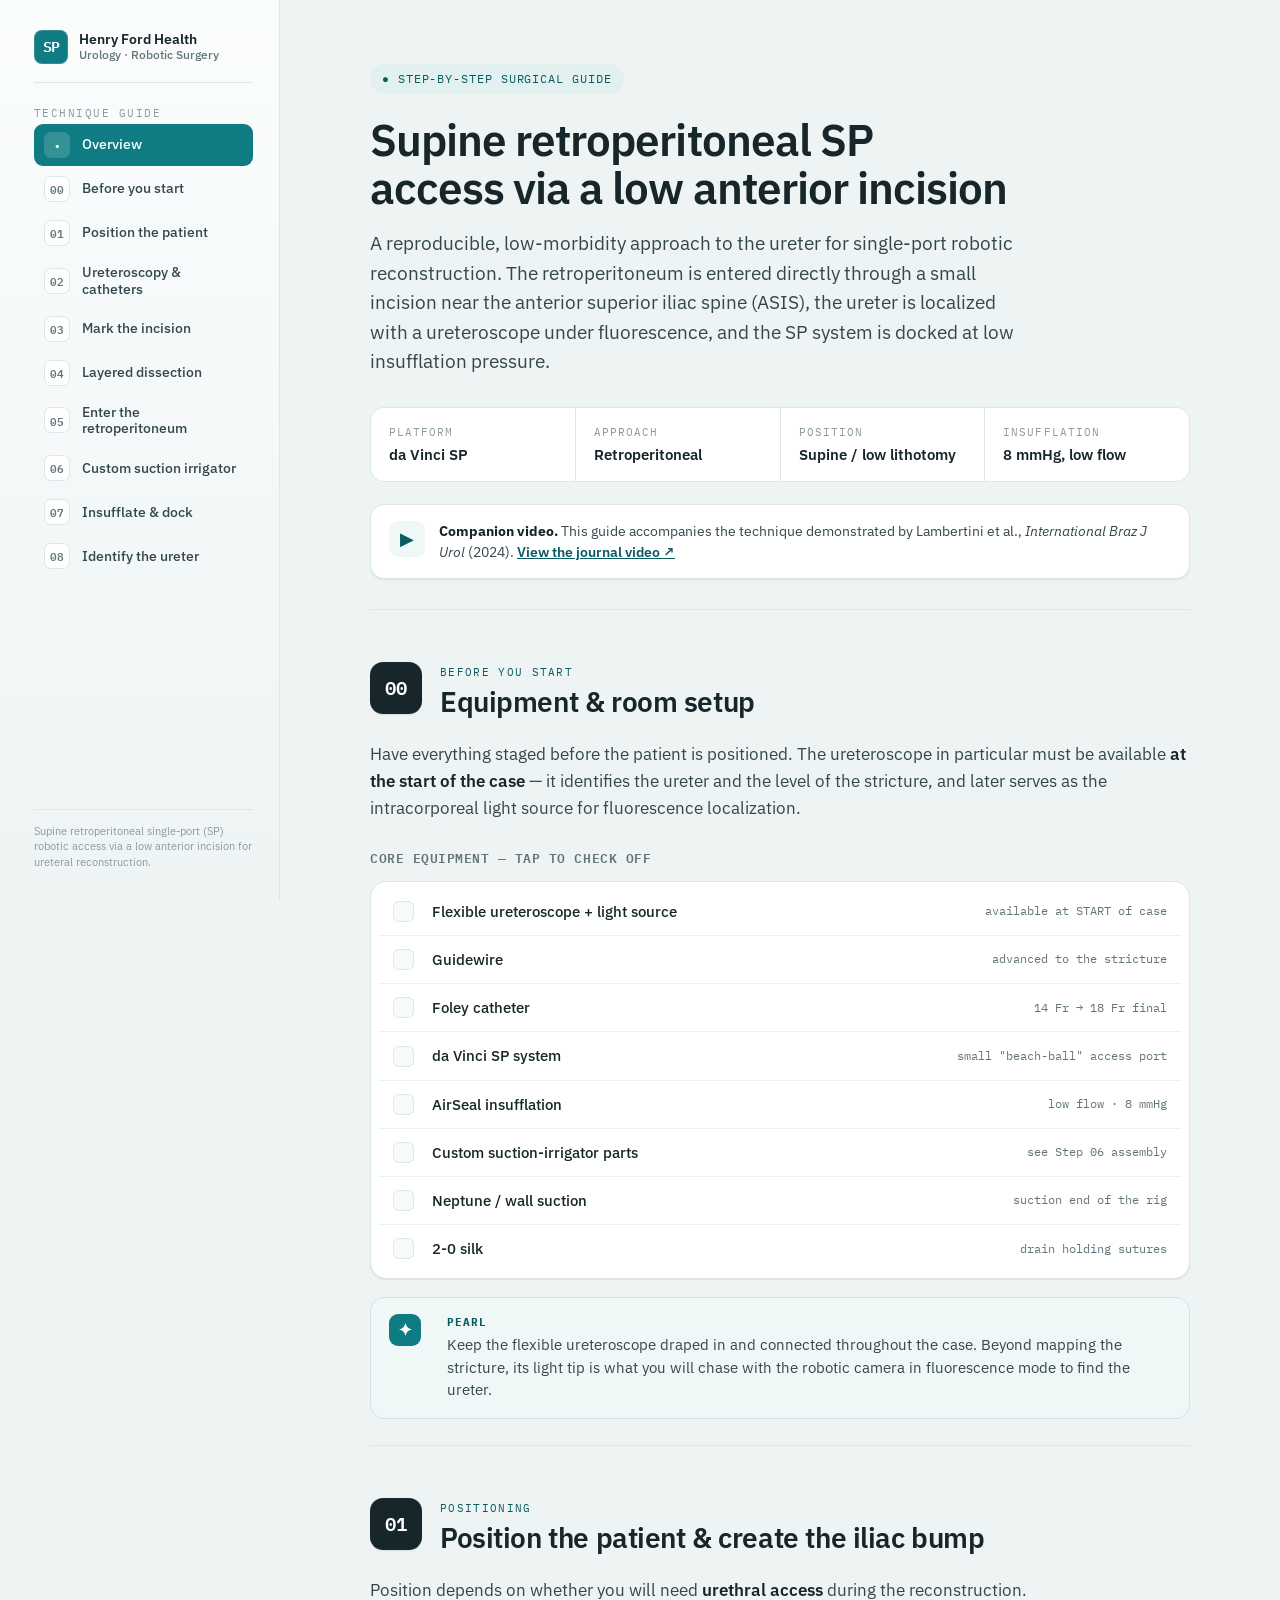
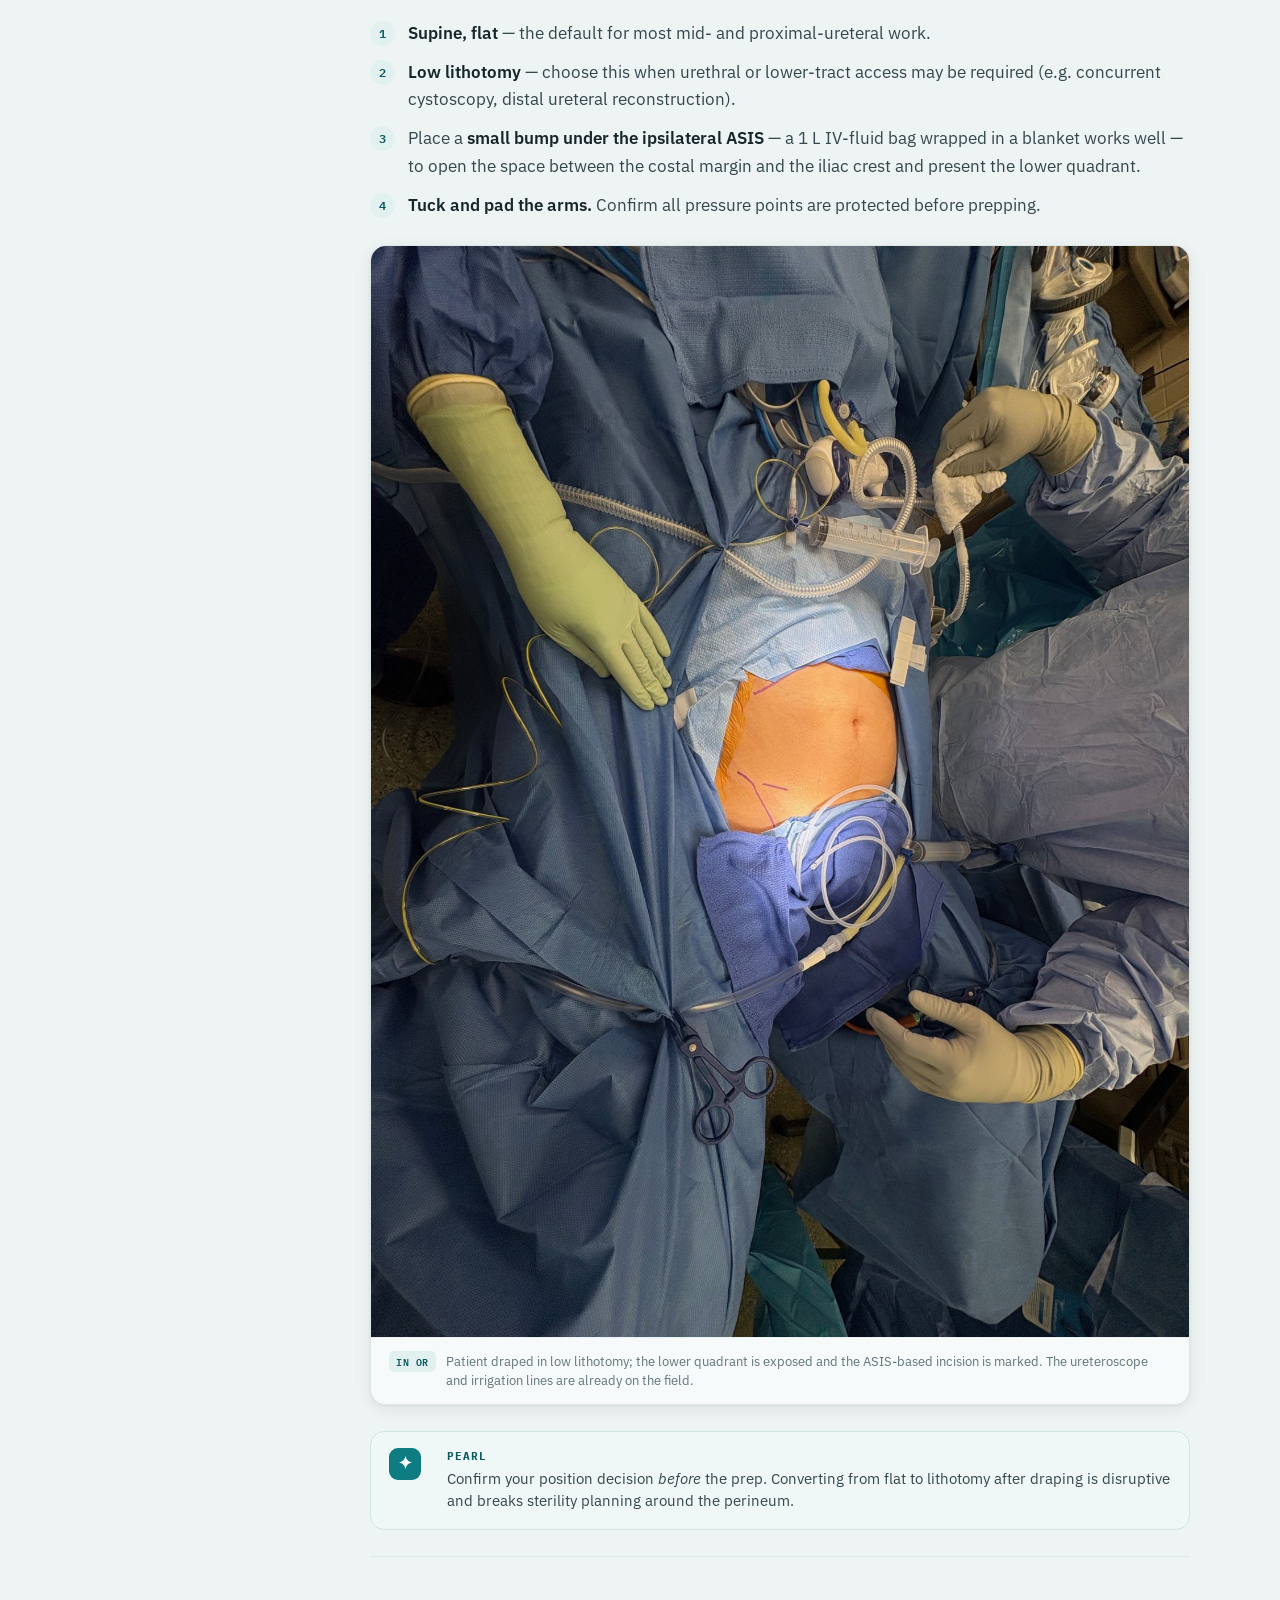
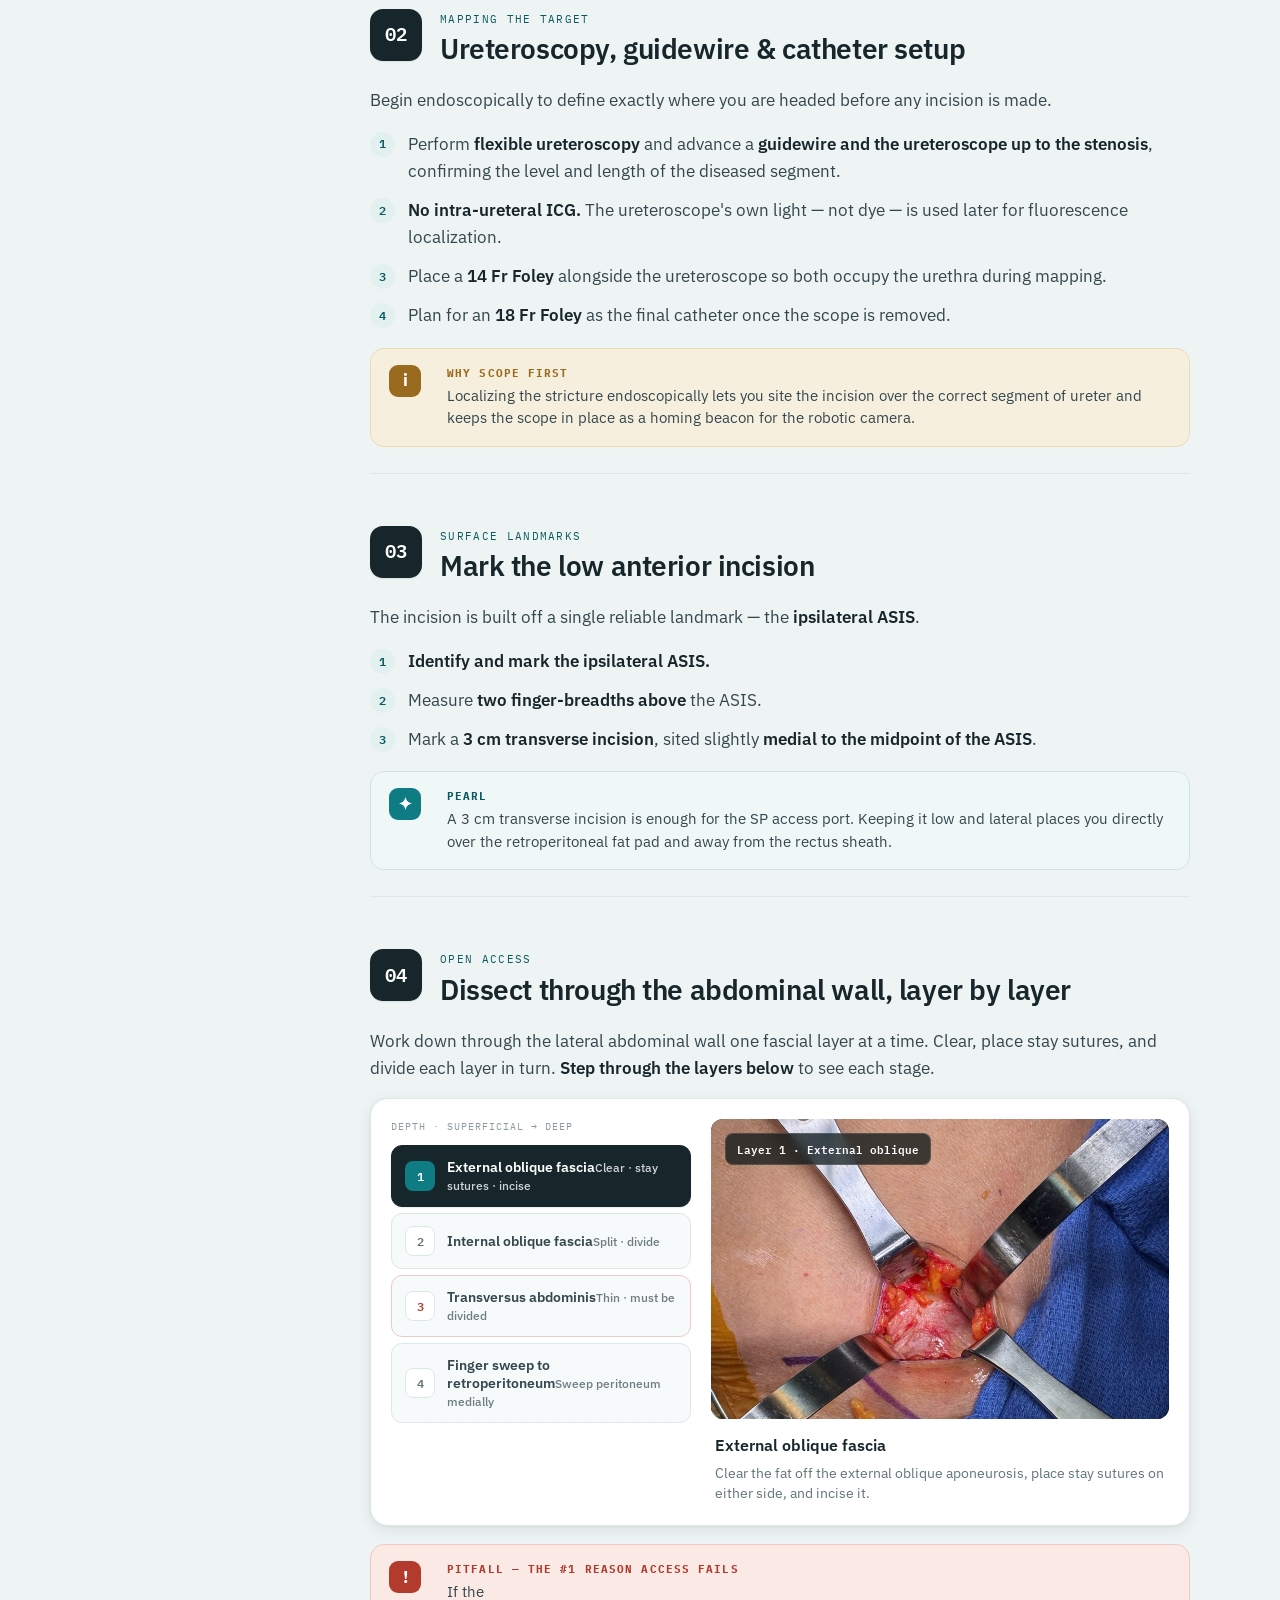
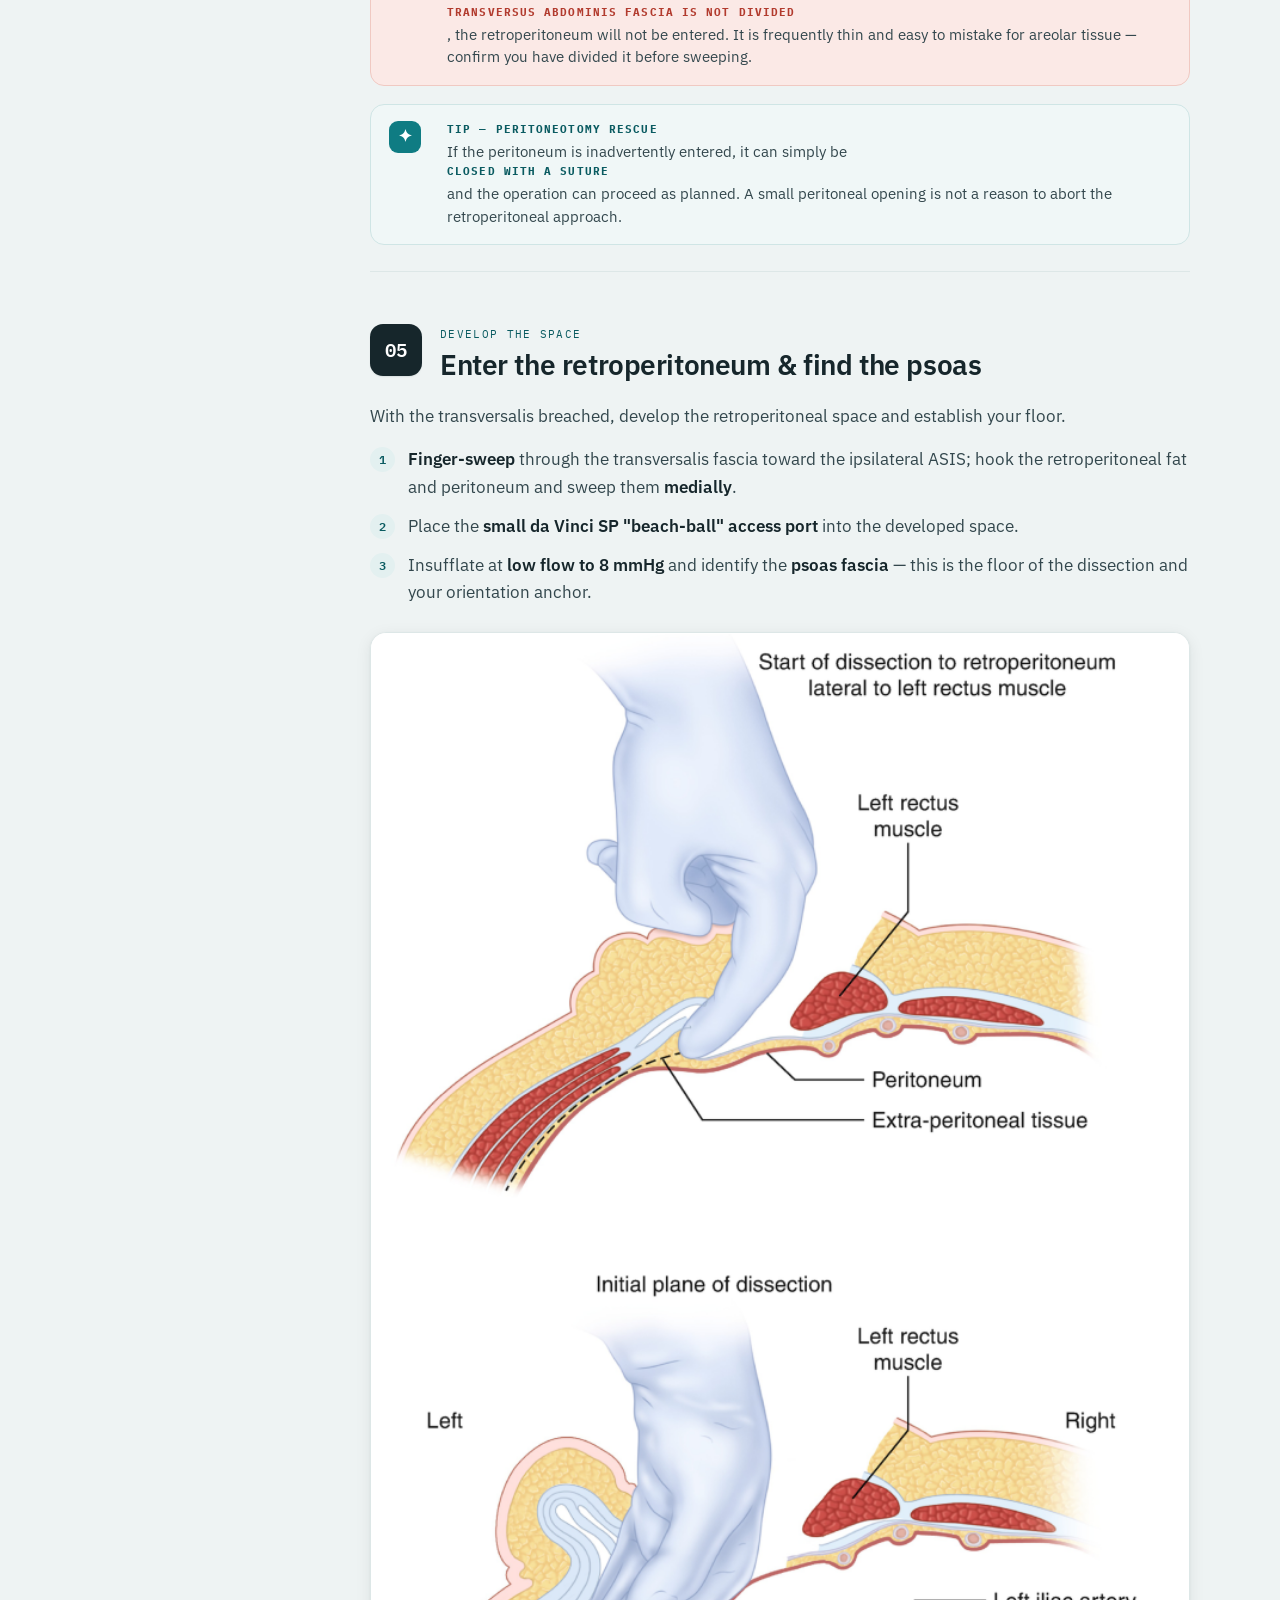
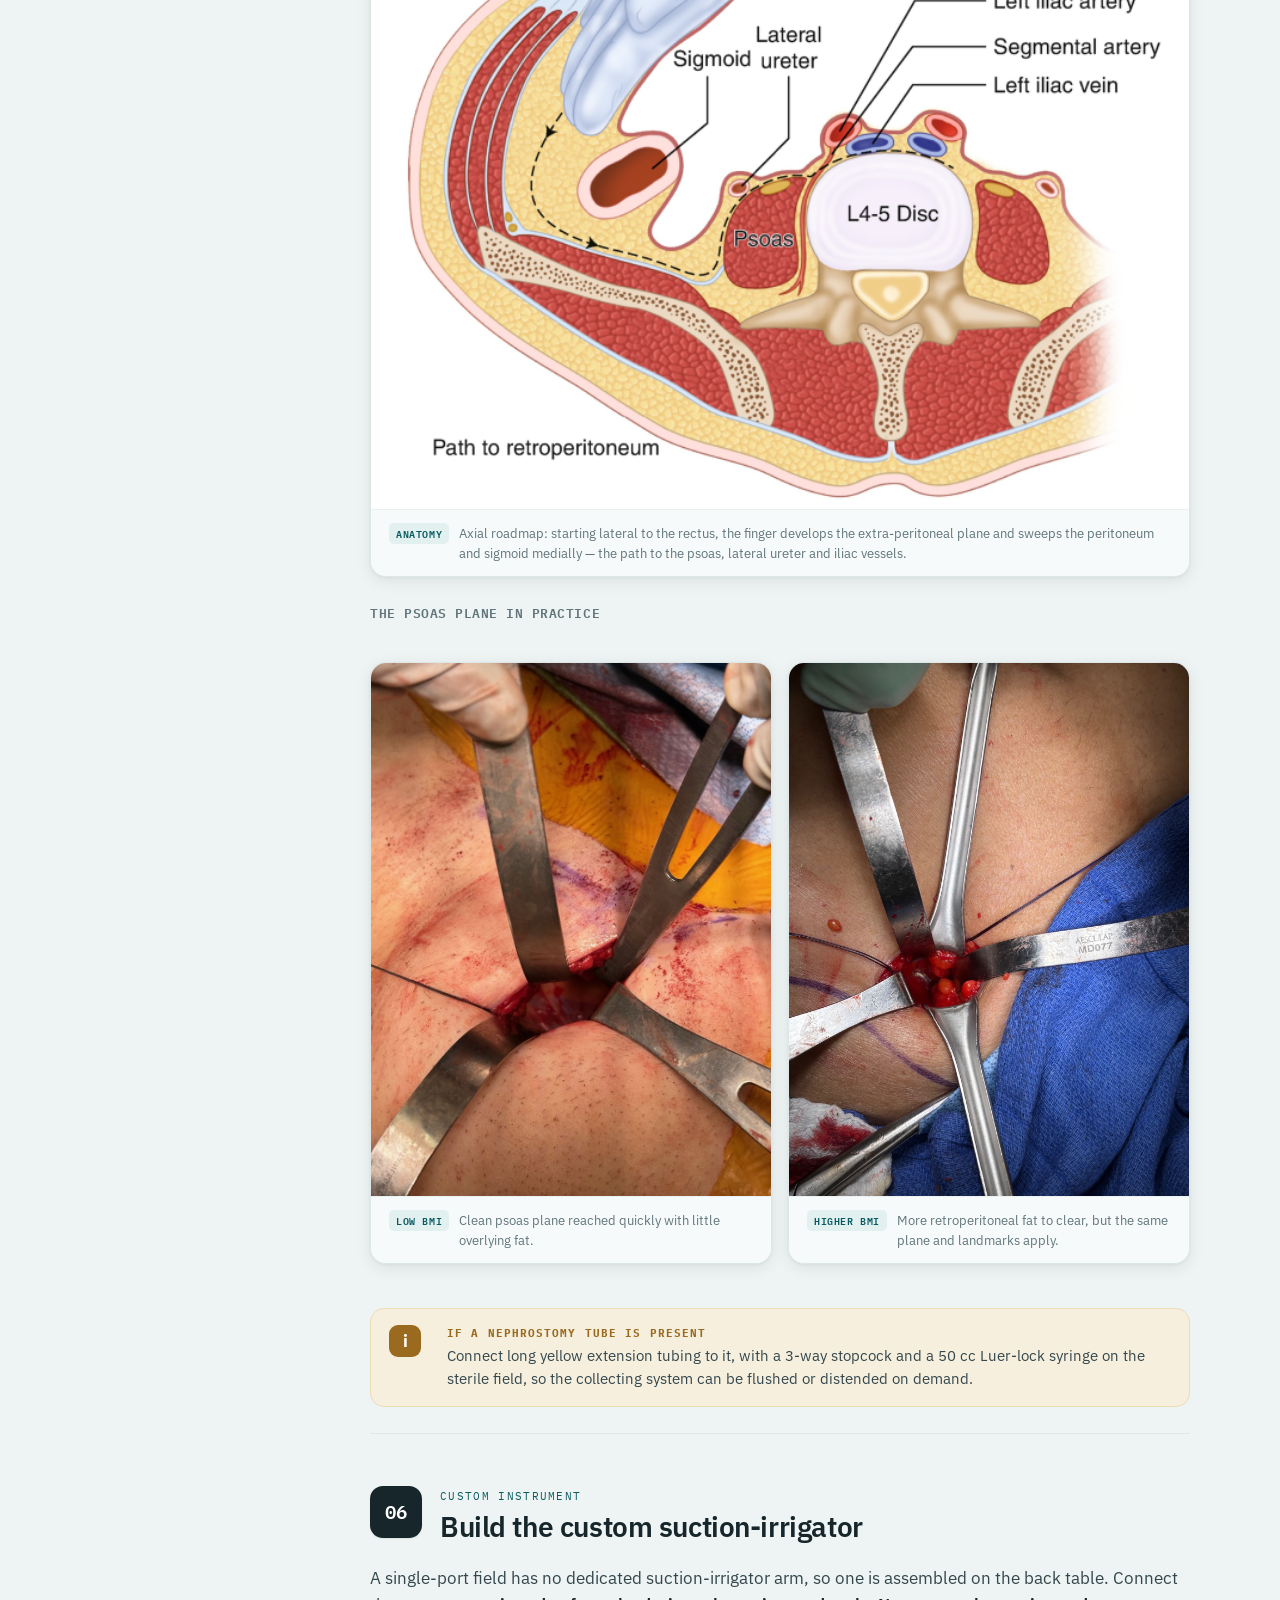
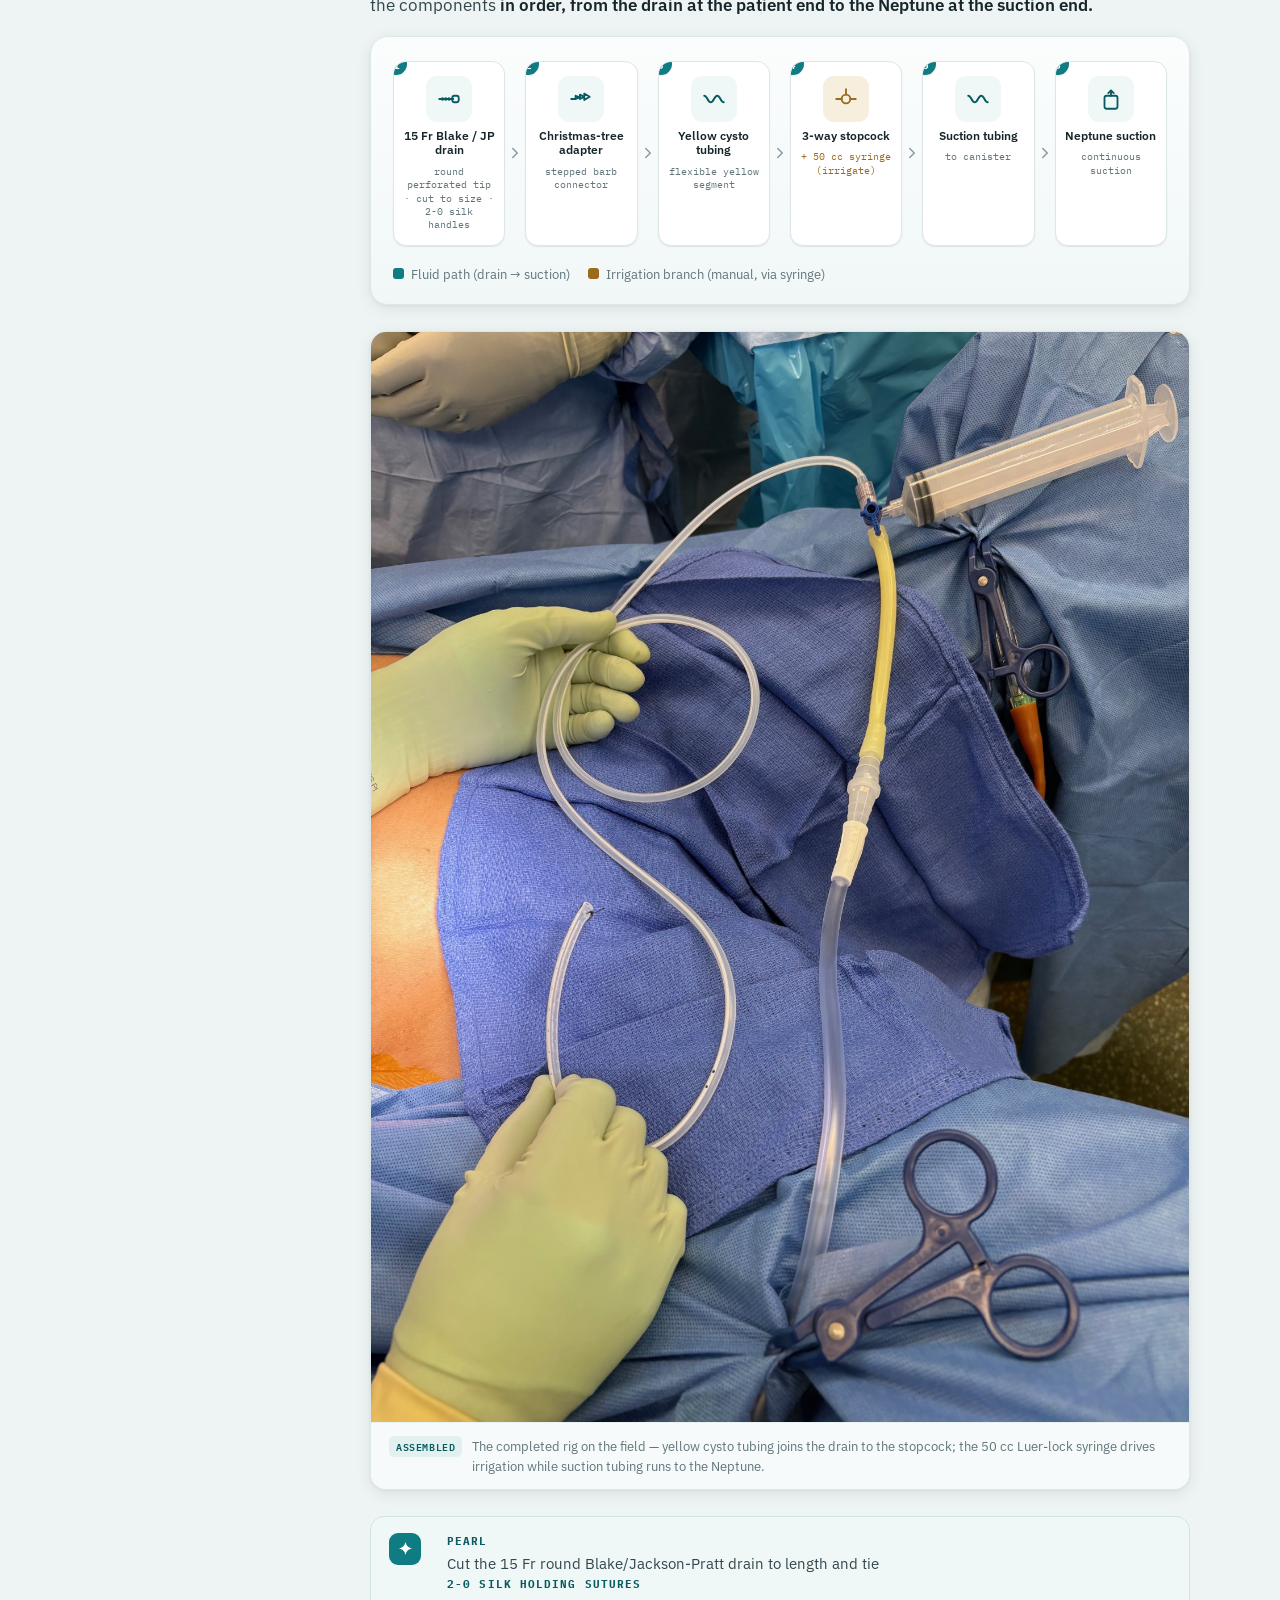
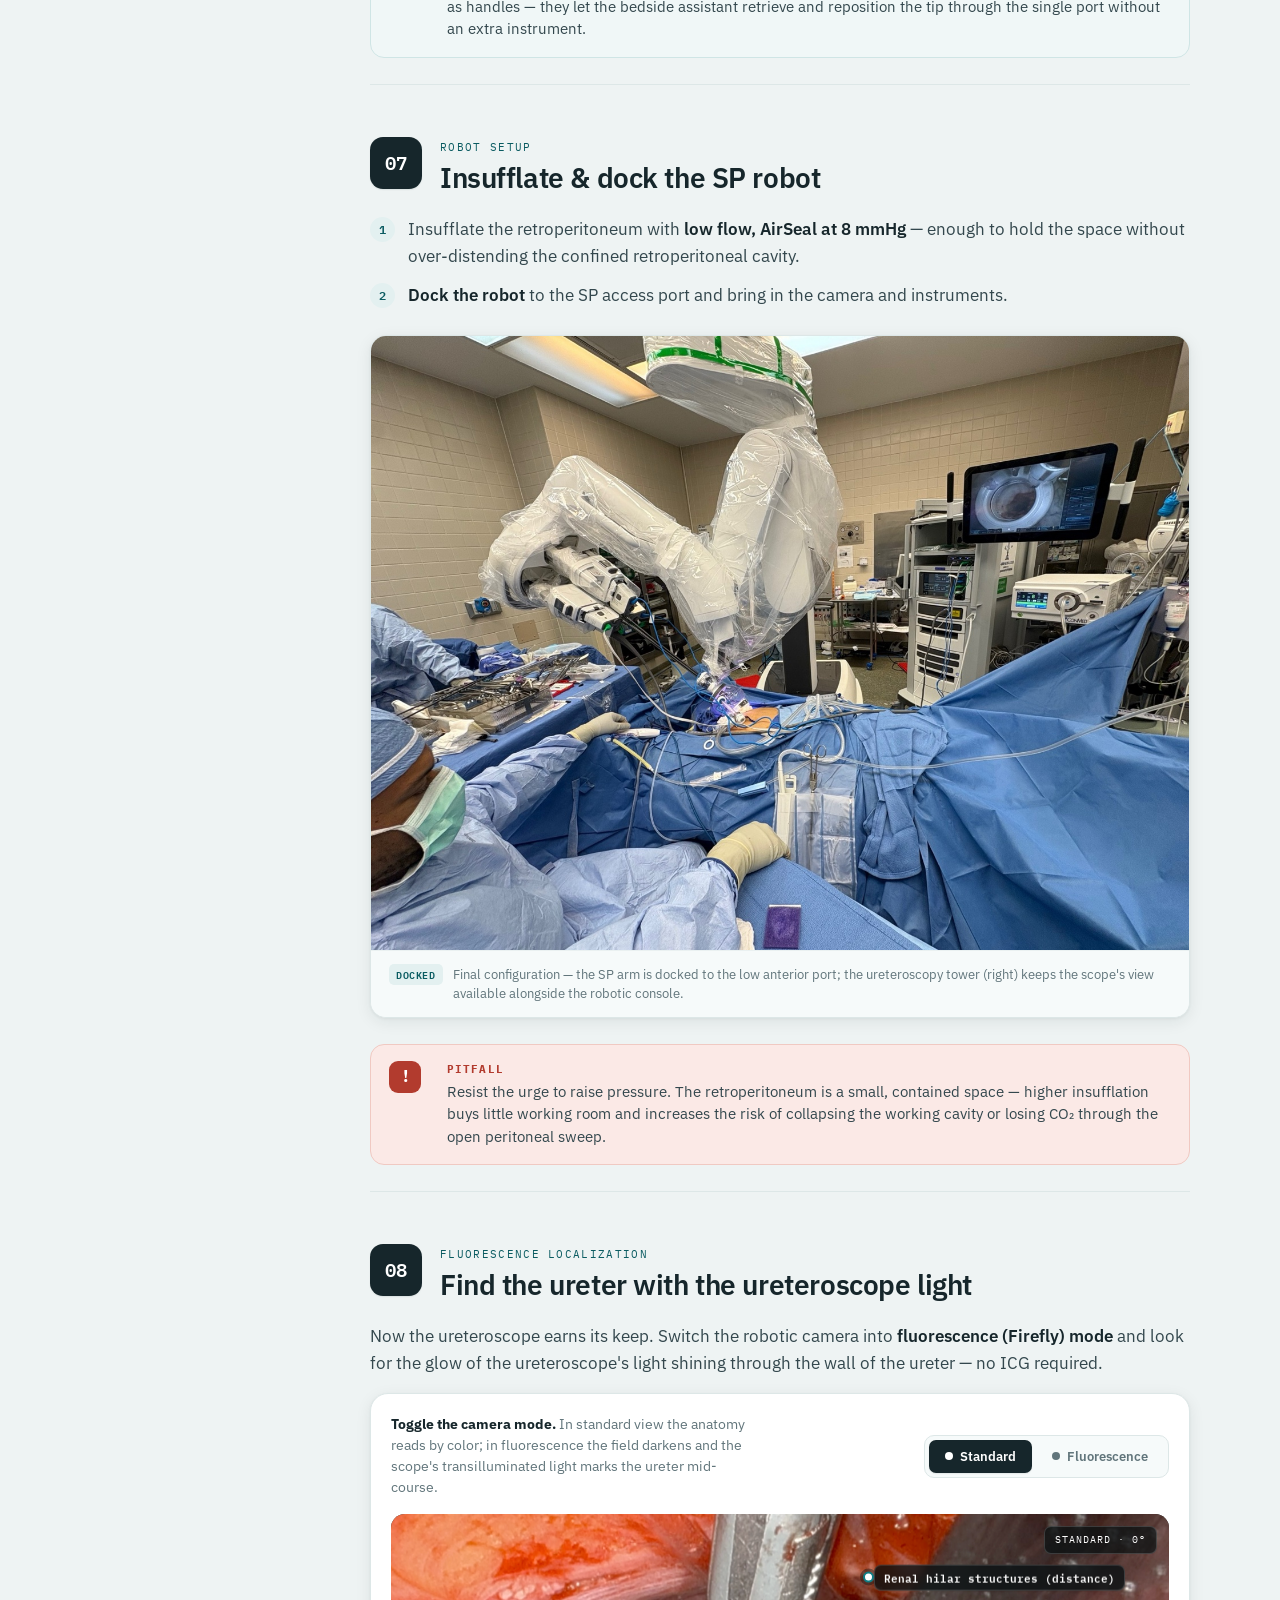
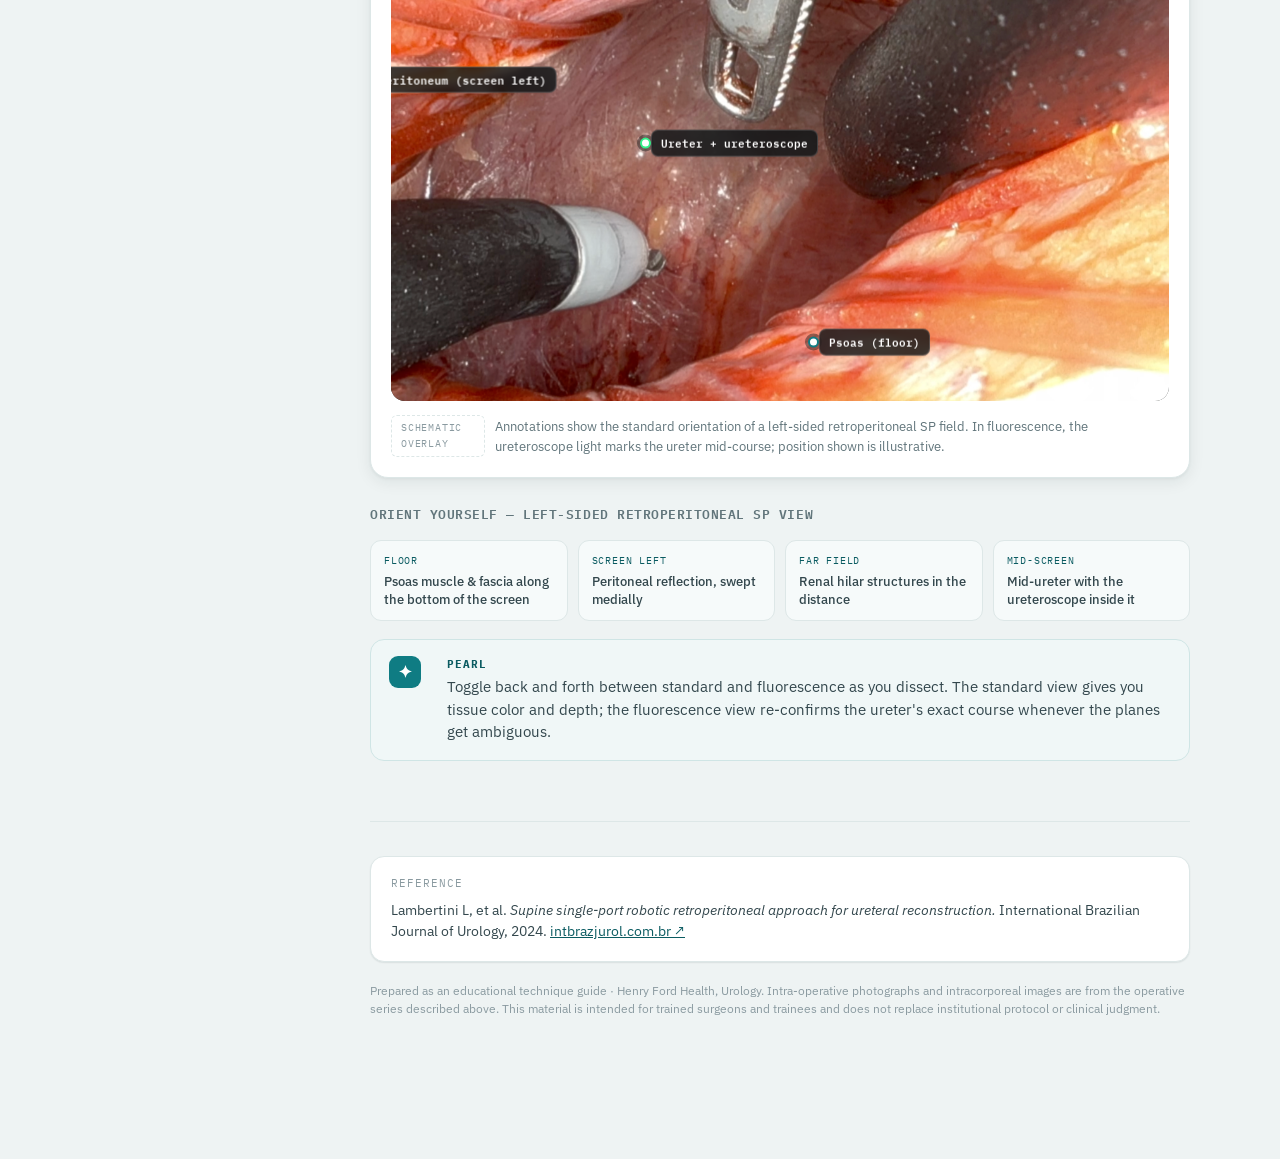
==== spretro/index.html @ 169b6a71 "Add files via upload" ====
<!DOCTYPE html>
<html lang="en">
<head>
<meta charset="UTF-8">
<meta name="viewport" content="width=device-width, initial-scale=1.0">
<title>SP Retroperitoneal Access for Ureteral Reconstruction — Surgical Guide</title>
<link rel="preconnect" href="https://fonts.googleapis.com">
<link rel="preconnect" href="https://fonts.gstatic.com" crossorigin>
<link href="https://fonts.googleapis.com/css2?family=IBM+Plex+Sans:wght@400;500;600;700&family=IBM+Plex+Mono:wght@400;500;600&display=swap" rel="stylesheet">
<link rel="stylesheet" href="styles.css">
</head>
<body>
<div class="progress" id="progress"></div>

<!-- mobile top bar -->
<header class="topbar">
  <div class="rail-mark">SP</div>
  <div class="tb-title">Retroperitoneal SP Access<small>Surgical technique guide</small></div>
  <select id="navSelect" aria-label="Jump to step"></select>
</header>

<div class="shell">

  <!-- ===================== STEP RAIL ===================== -->
  <nav class="rail" aria-label="Steps">
    <div class="rail-brand">
      <div class="rail-mark">SP</div>
      <div class="org">Henry Ford Health<small>Urology · Robotic Surgery</small></div>
    </div>
    <div>
      <div class="rail-eyebrow">Technique guide</div>
      <ol class="steplist" id="steplist"></ol>
    </div>
    <div class="rail-foot">
      Supine retroperitoneal single-port (SP) robotic access via a low anterior incision for ureteral reconstruction.
    </div>
  </nav>

  <!-- ===================== MAIN ===================== -->
  <main class="main">
  <div class="wrap">

    <!-- ===== HERO ===== -->
    <section class="hero" id="overview" data-step="Overview">
      <span class="hero-tag">● Step-by-step surgical guide</span>
      <h1>Supine retroperitoneal SP access via a low anterior incision</h1>
      <p class="lede">A reproducible, low-morbidity approach to the ureter for single-port robotic reconstruction. The retroperitoneum is entered directly through a small incision near the anterior superior iliac spine (ASIS), the ureter is localized with a ureteroscope under fluorescence, and the SP system is docked at low insufflation pressure.</p>

      <div class="meta-grid">
        <div class="cell"><div class="k">Platform</div><div class="v">da Vinci SP</div></div>
        <div class="cell"><div class="k">Approach</div><div class="v">Retroperitoneal</div></div>
        <div class="cell"><div class="k">Position</div><div class="v">Supine / low lithotomy</div></div>
        <div class="cell"><div class="k">Insufflation</div><div class="v">8 mmHg, low flow</div></div>
      </div>

      <div class="refbar">
        <div class="ic">▶</div>
        <div class="txt">
          <b>Companion video.</b> This guide accompanies the technique demonstrated by
          Lambertini et&nbsp;al., <i>International Braz J Urol</i> (2024).
          <a href="https://intbrazjurol.com.br/video-section/20240400_Lambertini_et_al/" target="_blank" rel="noopener">View the journal video&nbsp;↗</a>
        </div>
      </div>
    </section>

    <!-- ===== BEFORE YOU START / EQUIPMENT ===== -->
    <section class="step" id="prep" data-step="Before you start" data-num="00">
      <div class="step-head">
        <div class="step-num">00</div>
        <div class="h">
          <div class="step-kicker">Before you start</div>
          <h2>Equipment &amp; room setup</h2>
        </div>
      </div>
      <div class="step-body">
        <p>Have everything staged before the patient is positioned. The ureteroscope in particular must be available <strong>at the start of the case</strong> — it identifies the ureter and the level of the stricture, and later serves as the intracorporeal light source for fluorescence localization.</p>

        <div class="sub">Core equipment — tap to check off</div>
        <div class="checklist" id="equipList"></div>

        <div class="callout pearl">
          <div class="ic">✦</div>
          <div class="ct"><b>Pearl</b>Keep the flexible ureteroscope draped in and connected throughout the case. Beyond mapping the stricture, its light tip is what you will chase with the robotic camera in fluorescence mode to find the ureter.</div>
        </div>
      </div>
    </section>

    <!-- ===== STEP 1 — POSITIONING ===== -->
    <section class="step" id="s1" data-step="Position the patient" data-num="01">
      <div class="step-head">
        <div class="step-num">01</div>
        <div class="h">
          <div class="step-kicker">Positioning</div>
          <h2>Position the patient &amp; create the iliac bump</h2>
        </div>
      </div>
      <div class="step-body">
        <p>Position depends on whether you will need <strong>urethral access</strong> during the reconstruction.</p>
        <ul class="detail-list">
          <li><b>Supine, flat</b> — the default for most mid- and proximal-ureteral work.</li>
          <li><b>Low lithotomy</b> — choose this when urethral or lower-tract access may be required (e.g. concurrent cystoscopy, distal ureteral reconstruction).</li>
          <li>Place a <b>small bump under the ipsilateral ASIS</b> — a 1&nbsp;L IV-fluid bag wrapped in a blanket works well — to open the space between the costal margin and the iliac crest and present the lower quadrant.</li>
          <li><b>Tuck and pad the arms.</b> Confirm all pressure points are protected before prepping.</li>
        </ul>

        <figure>
          <div class="fig">
            <img src="assets/positioning-marking.jpeg" alt="Patient draped supine / low lithotomy with the lower abdomen exposed and the incision marked near the ASIS">
            <div class="cap"><span class="tag">In&nbsp;OR</span>Patient draped in low lithotomy; the lower quadrant is exposed and the ASIS-based incision is marked. The ureteroscope and irrigation lines are already on the field.</div>
          </div>
        </figure>

        <div class="callout pearl">
          <div class="ic">✦</div>
          <div class="ct"><b>Pearl</b>Confirm your position decision <i>before</i> the prep. Converting from flat to lithotomy after draping is disruptive and breaks sterility planning around the perineum.</div>
        </div>
      </div>
    </section>

    <!-- ===== STEP 2 — URETEROSCOPY ===== -->
    <section class="step" id="s2" data-step="Ureteroscopy &amp; catheters" data-num="02">
      <div class="step-head">
        <div class="step-num">02</div>
        <div class="h">
          <div class="step-kicker">Mapping the target</div>
          <h2>Ureteroscopy, guidewire &amp; catheter setup</h2>
        </div>
      </div>
      <div class="step-body">
        <p>Begin endoscopically to define exactly where you are headed before any incision is made.</p>
        <ul class="detail-list">
          <li>Perform <b>flexible ureteroscopy</b> and advance a <b>guidewire and the ureteroscope up to the stenosis</b>, confirming the level and length of the diseased segment.</li>
          <li><b>No intra-ureteral ICG.</b> The ureteroscope's own light — not dye — is used later for fluorescence localization.</li>
          <li>Place a <b>14 Fr Foley</b> alongside the ureteroscope so both occupy the urethra during mapping.</li>
          <li>Plan for an <b>18 Fr Foley</b> as the final catheter once the scope is removed.</li>
        </ul>

        <div class="callout note">
          <div class="ic">i</div>
          <div class="ct"><b>Why scope first</b>Localizing the stricture endoscopically lets you site the incision over the correct segment of ureter and keeps the scope in place as a homing beacon for the robotic camera.</div>
        </div>
      </div>
    </section>

    <!-- ===== STEP 3 — MARK INCISION ===== -->
    <section class="step" id="s3" data-step="Mark the incision" data-num="03">
      <div class="step-head">
        <div class="step-num">03</div>
        <div class="h">
          <div class="step-kicker">Surface landmarks</div>
          <h2>Mark the low anterior incision</h2>
        </div>
      </div>
      <div class="step-body">
        <p>The incision is built off a single reliable landmark — the <strong>ipsilateral ASIS</strong>.</p>
        <ul class="detail-list">
          <li><b>Identify and mark the ipsilateral ASIS.</b></li>
          <li>Measure <b>two finger-breadths above</b> the ASIS.</li>
          <li>Mark a <b>3 cm transverse incision</b>, sited slightly <b>medial to the midpoint of the ASIS</b>.</li>
        </ul>
        <div class="callout pearl">
          <div class="ic">✦</div>
          <div class="ct"><b>Pearl</b>A 3&nbsp;cm transverse incision is enough for the SP access port. Keeping it low and lateral places you directly over the retroperitoneal fat pad and away from the rectus sheath.</div>
        </div>
      </div>
    </section>

    <!-- ===== STEP 4 — LAYERED DISSECTION ===== -->
    <section class="step" id="s4" data-step="Layered dissection" data-num="04">
      <div class="step-head">
        <div class="step-num">04</div>
        <div class="h">
          <div class="step-kicker">Open access</div>
          <h2>Dissect through the abdominal wall, layer by layer</h2>
        </div>
      </div>
      <div class="step-body">
        <p>Work down through the lateral abdominal wall one fascial layer at a time. Clear, place stay sutures, and divide each layer in turn. <strong>Step through the layers below</strong> to see each stage.</p>

        <div class="layers">
          <div class="layer-stack">
            <div class="lhint">Depth · superficial → deep</div>
            <button class="layer-btn active" data-img="0"
              data-title="External oblique fascia"
              data-desc="Clear the fat off the external oblique aponeurosis, place stay sutures on either side, and incise it.">
              <span class="depth">1</span>
              <span><span class="lname">External oblique fascia</span><span class="lsub">Clear · stay sutures · incise</span></span>
            </button>
            <button class="layer-btn" data-img="1"
              data-title="Internal oblique fascia"
              data-desc="Beneath it lies the internal oblique. Spread its fibers and divide to expose the next layer.">
              <span class="depth">2</span>
              <span><span class="lname">Internal oblique fascia</span><span class="lsub">Split · divide</span></span>
            </button>
            <button class="layer-btn crux" data-img="2"
              data-title="Transversus abdominis fascia"
              data-desc="Often thin and not well developed — but it MUST be divided. This is the layer that stands between you and the retroperitoneum."
              data-crux="This layer must be divided to enter the retroperitoneum.">
              <span class="depth">3</span>
              <span><span class="lname">Transversus abdominis</span><span class="lsub">Thin · must be divided</span></span>
            </button>
            <button class="layer-btn" data-img="3"
              data-title="Transversalis fascia → retroperitoneum"
              data-desc="Finger-sweep through the transversalis toward the ipsilateral ASIS. Hook the retroperitoneal fat and peritoneum and sweep them medially to develop the space.">
              <span class="depth">4</span>
              <span><span class="lname">Finger sweep to retroperitoneum</span><span class="lsub">Sweep peritoneum medially</span></span>
            </button>
          </div>

          <div class="layer-view">
            <div class="layer-figwrap">
              <span class="layer-badge" id="layerBadge">Layer 1 · External oblique</span>
              <img src="assets/external-oblique.jpeg" class="show" alt="External oblique fascia exposed between retractors">
              <img src="assets/internal-oblique.jpeg" alt="Internal oblique fascia with stay sutures">
              <img src="assets/transversus-abdominis.jpeg" alt="Transversus abdominis fascia being divided">
              <img src="assets/cartoon-cross-section.png" alt="Cross-sectional cartoon of the finger sweep into the retroperitoneum">
            </div>
            <div class="layer-cap">
              <h4 id="layerTitle">External oblique fascia</h4>
              <p id="layerDesc">Clear the fat off the external oblique aponeurosis, place stay sutures on either side, and incise it.</p>
            </div>
          </div>
        </div>

        <div class="callout pitfall">
          <div class="ic">!</div>
          <div class="ct"><b>Pitfall — the #1 reason access fails</b>If the <b>transversus abdominis fascia is not divided</b>, the retroperitoneum will not be entered. It is frequently thin and easy to mistake for areolar tissue — confirm you have divided it before sweeping.</div>
        </div>

        <div class="callout pearl">
          <div class="ic">✦</div>
          <div class="ct"><b>Tip — peritoneotomy rescue</b>If the peritoneum is inadvertently entered, it can simply be <b>closed with a suture</b> and the operation can proceed as planned. A small peritoneal opening is not a reason to abort the retroperitoneal approach.</div>
        </div>
      </div>
    </section>

    <!-- ===== STEP 5 — ENTER RETROPERITONEUM ===== -->
    <section class="step" id="s5" data-step="Enter the retroperitoneum" data-num="05">
      <div class="step-head">
        <div class="step-num">05</div>
        <div class="h">
          <div class="step-kicker">Develop the space</div>
          <h2>Enter the retroperitoneum &amp; find the psoas</h2>
        </div>
      </div>
      <div class="step-body">
        <p>With the transversalis breached, develop the retroperitoneal space and establish your floor.</p>
        <ul class="detail-list">
          <li><b>Finger-sweep</b> through the transversalis fascia toward the ipsilateral ASIS; hook the retroperitoneal fat and peritoneum and sweep them <b>medially</b>.</li>
          <li>Place the <b>small da Vinci SP "beach-ball" access port</b> into the developed space.</li>
          <li>Insufflate at <b>low flow to 8 mmHg</b> and identify the <b>psoas fascia</b> — this is the floor of the dissection and your orientation anchor.</li>
        </ul>

        <figure>
          <div class="fig">
            <img src="assets/cartoon-cross-section.png" alt="Cross-sectional anatomic cartoon showing the plane of dissection lateral to the rectus, sweeping the peritoneum medially toward the psoas, ureter and iliac vessels">
            <div class="cap"><span class="tag">Anatomy</span>Axial roadmap: starting lateral to the rectus, the finger develops the extra-peritoneal plane and sweeps the peritoneum and sigmoid medially — the path to the psoas, lateral ureter and iliac vessels.</div>
          </div>
        </figure>

        <div class="sub">The psoas plane in practice</div>
        <div class="fig-row">
          <figure>
            <div class="fig">
              <img src="assets/psoas-low-bmi.jpeg" alt="Psoas plane exposed in a lower-BMI patient">
              <div class="cap"><span class="tag">Low BMI</span>Clean psoas plane reached quickly with little overlying fat.</div>
            </div>
          </figure>
          <figure>
            <div class="fig">
              <img src="assets/psoas-high-bmi.jpeg" alt="Psoas plane exposed in a higher-BMI patient with more retroperitoneal fat">
              <div class="cap"><span class="tag">Higher BMI</span>More retroperitoneal fat to clear, but the same plane and landmarks apply.</div>
            </div>
          </figure>
        </div>

        <div class="callout note">
          <div class="ic">i</div>
          <div class="ct"><b>If a nephrostomy tube is present</b>Connect long yellow extension tubing to it, with a 3-way stopcock and a 50&nbsp;cc Luer-lock syringe on the sterile field, so the collecting system can be flushed or distended on demand.</div>
        </div>
      </div>
    </section>

    <!-- ===== STEP 6 — SUCTION IRRIGATOR ===== -->
    <section class="step" id="s6" data-step="Custom suction irrigator" data-num="06">
      <div class="step-head">
        <div class="step-num">06</div>
        <div class="h">
          <div class="step-kicker">Custom instrument</div>
          <h2>Build the custom suction-irrigator</h2>
        </div>
      </div>
      <div class="step-body">
        <p>A single-port field has no dedicated suction-irrigator arm, so one is assembled on the back table. Connect the components <strong>in order, from the drain at the patient end to the Neptune at the suction end.</strong></p>

        <div class="rig">
          <div class="rig-flow" id="rigFlow"></div>
          <div class="rig-legend">
            <span><i style="background:#0f7c83"></i> Fluid path (drain → suction)</span>
            <span><i style="background:#9a6b1f"></i> Irrigation branch (manual, via syringe)</span>
          </div>
        </div>

        <figure>
          <div class="fig">
            <img src="assets/suction-irrigator.jpeg" alt="The assembled custom suction-irrigator on the field: yellow cysto tubing, stopcock, 50cc syringe and suction tubing">
            <div class="cap"><span class="tag">Assembled</span>The completed rig on the field — yellow cysto tubing joins the drain to the stopcock; the 50&nbsp;cc Luer-lock syringe drives irrigation while suction tubing runs to the Neptune.</div>
          </div>
        </figure>

        <div class="callout pearl">
          <div class="ic">✦</div>
          <div class="ct"><b>Pearl</b>Cut the 15&nbsp;Fr round Blake/Jackson-Pratt drain to length and tie <b>2-0 silk holding sutures</b> as handles — they let the bedside assistant retrieve and reposition the tip through the single port without an extra instrument.</div>
        </div>
      </div>
    </section>

    <!-- ===== STEP 7 — INSUFFLATE & DOCK ===== -->
    <section class="step" id="s7" data-step="Insufflate &amp; dock" data-num="07">
      <div class="step-head">
        <div class="step-num">07</div>
        <div class="h">
          <div class="step-kicker">Robot setup</div>
          <h2>Insufflate &amp; dock the SP robot</h2>
        </div>
      </div>
      <div class="step-body">
        <ul class="detail-list">
          <li>Insufflate the retroperitoneum with <b>low flow, AirSeal at 8 mmHg</b> — enough to hold the space without over-distending the confined retroperitoneal cavity.</li>
          <li><b>Dock the robot</b> to the SP access port and bring in the camera and instruments.</li>
        </ul>

        <figure>
          <div class="fig">
            <img src="assets/final-setup.jpeg" alt="Final operative setup with the da Vinci SP robot docked and the endoscopy tower in view">
            <div class="cap"><span class="tag">Docked</span>Final configuration — the SP arm is docked to the low anterior port; the ureteroscopy tower (right) keeps the scope's view available alongside the robotic console.</div>
          </div>
        </figure>

        <div class="callout pitfall">
          <div class="ic">!</div>
          <div class="ct"><b>Pitfall</b>Resist the urge to raise pressure. The retroperitoneum is a small, contained space — higher insufflation buys little working room and increases the risk of collapsing the working cavity or losing CO₂ through the open peritoneal sweep.</div>
        </div>
      </div>
    </section>

    <!-- ===== STEP 8 — IDENTIFY THE URETER ===== -->
    <section class="step" id="s8" data-step="Identify the ureter" data-num="08">
      <div class="step-head">
        <div class="step-num">08</div>
        <div class="h">
          <div class="step-kicker">Fluorescence localization</div>
          <h2>Find the ureter with the ureteroscope light</h2>
        </div>
      </div>
      <div class="step-body">
        <p>Now the ureteroscope earns its keep. Switch the robotic camera into <strong>fluorescence (Firefly) mode</strong> and look for the glow of the ureteroscope's light shining through the wall of the ureter — no ICG required.</p>

        <div class="firefly">
          <div class="firefly-head">
            <div class="ft"><b>Toggle the camera mode.</b> In standard view the anatomy reads by color; in fluorescence the field darkens and the scope's transilluminated light marks the ureter mid-course.</div>
            <div class="seg" role="tablist" aria-label="Camera mode">
              <button id="modeStd" class="on" role="tab"><span class="dot"></span>Standard</button>
              <button id="modeFf" class="ff" role="tab"><span class="dot"></span>Fluorescence</button>
            </div>
          </div>

          <div class="scene" id="scene">
            <img src="assets/initial-robotic-view.png" class="base" alt="Initial left retroperitoneal robotic view">
            <div class="ffwash"></div>
            <div class="scope-tip"></div>
            <span class="modetag" id="modeTag">Standard · 0°</span>

            <div class="pin lead-r" style="left:8%; top:34%;">
              <span class="knob"></span><span class="lbl">Peritoneum (screen left)</span>
            </div>
            <div class="pin lead-l" style="left:78%; top:13%;">
              <span class="lbl">Renal hilar structures (distance)</span><span class="knob"></span>
            </div>
            <div class="pin lead-l ureter" style="left:44%; top:47%;">
              <span class="lbl">Ureter + ureteroscope</span><span class="knob"></span>
            </div>
            <div class="pin lead-l" style="left:62%; top:88%;">
              <span class="lbl">Psoas (floor)</span><span class="knob"></span>
            </div>
          </div>

          <div class="firefly-foot">
            <span class="schematic">Schematic overlay</span>
            <span>Annotations show the standard orientation of a left-sided retroperitoneal SP field. In fluorescence, the ureteroscope light marks the ureter mid-course; position shown is illustrative.</span>
          </div>
        </div>

        <div class="sub">Orient yourself — left-sided retroperitoneal SP view</div>
        <div class="orient">
          <div class="o"><div class="ok">Floor</div><div class="ov">Psoas muscle &amp; fascia along the bottom of the screen</div></div>
          <div class="o"><div class="ok">Screen left</div><div class="ov">Peritoneal reflection, swept medially</div></div>
          <div class="o"><div class="ok">Far field</div><div class="ov">Renal hilar structures in the distance</div></div>
          <div class="o"><div class="ok">Mid-screen</div><div class="ov">Mid-ureter with the ureteroscope inside it</div></div>
        </div>

        <div class="callout pearl">
          <div class="ic">✦</div>
          <div class="ct"><b>Pearl</b>Toggle back and forth between standard and fluorescence as you dissect. The standard view gives you tissue color and depth; the fluorescence view re-confirms the ureter's exact course whenever the planes get ambiguous.</div>
        </div>

        <!-- ===== CLOSING ===== -->
        <div class="closing">
          <div class="cite">
            <div class="ck">Reference</div>
            Lambertini L, et&nbsp;al. <i>Supine single-port robotic retroperitoneal approach for ureteral reconstruction.</i>
            International Brazilian Journal of Urology, 2024.
            <a href="https://intbrazjurol.com.br/video-section/20240400_Lambertini_et_al/" target="_blank" rel="noopener">intbrazjurol.com.br&nbsp;↗</a>
          </div>
          <p class="disclaimer">Prepared as an educational technique guide · Henry Ford Health, Urology. Intra-operative photographs and intracorporeal images are from the operative series described above. This material is intended for trained surgeons and trainees and does not replace institutional protocol or clinical judgment.</p>
        </div>

      </div>
    </section>

  </div>
  </main>
</div>

<script src="guide.js"></script>
</body>
</html>
---- spretro/styles.css ----
/* ============================================================
   SP Retroperitoneal Access — clinical e-learning stylesheet
   ============================================================ */

:root {
  --bg:        #eef3f3;
  --surface:   #ffffff;
  --surface-2: #f6fafa;
  --ink:       #16262b;
  --ink-2:     #33474d;
  --muted:     #61757b;
  --faint:     #8a9aa0;
  --line:      #dde7e7;
  --line-2:    #eaf1f1;

  --teal:      #0f7c83;
  --teal-deep: #0a5b61;
  --teal-soft: #e3f0f0;
  --teal-tint: #f0f7f7;

  --warn:      #b23b2e;
  --warn-soft: #fbe9e6;
  --warn-line: #f0c9c2;

  --gold:      #9a6b1f;
  --gold-soft: #f6efde;

  --firefly:   #34f08a;
  --firefly-2: #8dffc0;
  --firefly-bg:#052019;

  --shadow-sm: 0 1px 2px rgba(16,40,44,.05), 0 1px 1px rgba(16,40,44,.04);
  --shadow-md: 0 4px 16px rgba(16,40,44,.08), 0 1px 3px rgba(16,40,44,.05);
  --shadow-lg: 0 18px 50px rgba(16,40,44,.16), 0 4px 14px rgba(16,40,44,.08);

  --rail-w: 280px;
  --content-max: 820px;

  --font: "IBM Plex Sans", -apple-system, BlinkMacSystemFont, sans-serif;
  --mono: "IBM Plex Mono", ui-monospace, "SF Mono", Menlo, monospace;
}

* { box-sizing: border-box; }

html { scroll-behavior: smooth; }

body {
  margin: 0;
  background: var(--bg);
  color: var(--ink);
  font-family: var(--font);
  font-size: 17px;
  line-height: 1.6;
  -webkit-font-smoothing: antialiased;
  text-rendering: optimizeLegibility;
}

img { max-width: 100%; display: block; }

a { color: var(--teal-deep); }

::selection { background: var(--teal-soft); }

.mono {
  font-family: var(--mono);
  font-feature-settings: "ss01";
}

/* ============================================================
   App shell
   ============================================================ */
.shell {
  display: grid;
  grid-template-columns: var(--rail-w) minmax(0, 1fr);
  align-items: start;
  max-width: 1320px;
  margin: 0 auto;
}

/* ---------- Sticky step rail ---------- */
.rail {
  position: sticky;
  top: 0;
  height: 100vh;
  padding: 30px 26px 30px 34px;
  display: flex;
  flex-direction: column;
  gap: 22px;
  border-right: 1px solid var(--line);
  background: linear-gradient(180deg, #fbfdfd, #eef4f4);
}
.rail-brand {
  display: flex;
  align-items: center;
  gap: 11px;
  padding-bottom: 18px;
  border-bottom: 1px solid var(--line);
}
.rail-mark {
  width: 34px; height: 34px;
  border-radius: 8px;
  background: var(--teal);
  color: #fff;
  display: grid; place-items: center;
  font-family: var(--mono);
  font-weight: 600;
  font-size: 15px;
  letter-spacing: -.5px;
  box-shadow: inset 0 0 0 1px rgba(255,255,255,.15);
}
.rail-brand .org { font-weight: 600; font-size: 13.5px; line-height: 1.25; color: var(--ink); }
.rail-brand .org small { display:block; color: var(--muted); font-weight: 500; font-size: 11.5px; }

.rail-eyebrow {
  font-family: var(--mono);
  font-size: 10.5px;
  letter-spacing: .14em;
  text-transform: uppercase;
  color: var(--faint);
  margin-bottom: 2px;
}

.steplist { list-style: none; margin: 0; padding: 0; display: flex; flex-direction: column; gap: 2px; overflow-y: auto; }
.steplist::-webkit-scrollbar { width: 0; }
.steplink {
  display: grid;
  grid-template-columns: 26px 1fr;
  gap: 12px;
  align-items: center;
  padding: 8px 10px;
  border-radius: 9px;
  text-decoration: none;
  color: var(--ink-2);
  font-size: 13.5px;
  font-weight: 500;
  line-height: 1.25;
  transition: background .16s, color .16s;
}
.steplink .num {
  font-family: var(--mono);
  font-size: 11px;
  font-weight: 600;
  width: 26px; height: 26px;
  border-radius: 7px;
  display: grid; place-items: center;
  background: #fff;
  color: var(--muted);
  border: 1px solid var(--line);
  transition: all .16s;
}
.steplink:hover { background: var(--teal-tint); }
.steplink.active { background: var(--teal); color: #fff; }
.steplink.active .num { background: rgba(255,255,255,.16); color: #fff; border-color: transparent; }

.rail-foot {
  margin-top: auto;
  font-size: 11px;
  color: var(--faint);
  line-height: 1.4;
  border-top: 1px solid var(--line);
  padding-top: 14px;
}

/* ---------- Mobile top bar ---------- */
.topbar { display: none; }

/* ============================================================
   Main content
   ============================================================ */
.main { padding: 0 56px 120px; min-width: 0; }
.wrap { max-width: var(--content-max); margin: 0 auto; }

/* ---------- Hero ---------- */
.hero { padding: 64px 0 30px; }
.hero-tag {
  display: inline-flex; align-items: center; gap: 8px;
  font-family: var(--mono); font-size: 11.5px; letter-spacing: .08em;
  text-transform: uppercase; color: var(--teal-deep);
  background: var(--teal-soft);
  padding: 6px 12px; border-radius: 100px;
  margin-bottom: 22px;
}
.hero h1 {
  font-size: 44px;
  line-height: 1.08;
  letter-spacing: -.022em;
  font-weight: 600;
  margin: 0 0 18px;
  text-wrap: balance;
}
.hero .lede {
  font-size: 19px;
  color: var(--ink-2);
  line-height: 1.55;
  max-width: 64ch;
  margin: 0 0 30px;
  text-wrap: pretty;
}
.meta-grid {
  display: grid;
  grid-template-columns: repeat(4, 1fr);
  gap: 1px;
  background: var(--line);
  border: 1px solid var(--line);
  border-radius: 14px;
  overflow: hidden;
}
.meta-grid .cell { background: var(--surface); padding: 16px 18px; }
.meta-grid .k { font-family: var(--mono); font-size: 10.5px; letter-spacing: .1em; text-transform: uppercase; color: var(--faint); margin-bottom: 6px; }
.meta-grid .v { font-size: 14.5px; font-weight: 600; color: var(--ink); line-height: 1.3; }

/* ---------- Reference banner ---------- */
.refbar {
  margin-top: 22px;
  display: flex; gap: 14px; align-items: flex-start;
  background: var(--surface);
  border: 1px solid var(--line);
  border-radius: 14px;
  padding: 16px 18px;
  box-shadow: var(--shadow-sm);
}
.refbar .ic {
  flex: none; width: 36px; height: 36px; border-radius: 9px;
  background: var(--teal-tint); color: var(--teal-deep);
  display: grid; place-items: center; font-size: 18px;
}
.refbar .txt { font-size: 13.5px; color: var(--ink-2); line-height: 1.5; }
.refbar .txt b { color: var(--ink); }
.refbar a { font-weight: 600; }

/* ---------- Section / step blocks ---------- */
.step { padding: 52px 0 8px; scroll-margin-top: 24px; border-top: 1px solid var(--line); }
.step:first-of-type { border-top: none; }

.step-head { display: flex; gap: 18px; align-items: flex-start; margin-bottom: 8px; }
.step-num {
  flex: none;
  width: 52px; height: 52px;
  border-radius: 13px;
  background: var(--ink);
  color: #fff;
  display: grid; place-items: center;
  font-family: var(--mono); font-weight: 600; font-size: 19px;
  box-shadow: var(--shadow-sm);
}
.step-head .h { padding-top: 2px; }
.step-kicker { font-family: var(--mono); font-size: 11px; letter-spacing: .12em; text-transform: uppercase; color: var(--teal-deep); margin-bottom: 5px; }
.step h2 { font-size: 28px; line-height: 1.15; letter-spacing: -.015em; font-weight: 600; margin: 0; text-wrap: balance; }

.step-body { margin-top: 22px; }
.step-body > p { color: var(--ink-2); margin: 0 0 16px; text-wrap: pretty; }
.step-body p strong { color: var(--ink); font-weight: 600; }

.sub { font-weight: 600; font-size: 13px; font-family: var(--mono); letter-spacing: .04em; text-transform: uppercase; color: var(--muted); margin: 26px 0 12px; }

/* ordered detail list */
.detail-list { list-style: none; margin: 0 0 8px; padding: 0; counter-reset: d; display: flex; flex-direction: column; gap: 12px; }
.detail-list li {
  position: relative;
  padding: 0 0 0 38px;
  counter-increment: d;
  color: var(--ink-2);
}
.detail-list li::before {
  content: counter(d);
  position: absolute; left: 0; top: 1px;
  width: 25px; height: 25px;
  border-radius: 50%;
  background: var(--teal-soft); color: var(--teal-deep);
  font-family: var(--mono); font-size: 12px; font-weight: 600;
  display: grid; place-items: center;
}
.detail-list li b { color: var(--ink); font-weight: 600; }

/* ---------- Figure ---------- */
figure { margin: 26px 0; }
.fig {
  background: var(--surface);
  border: 1px solid var(--line);
  border-radius: 16px;
  overflow: hidden;
  box-shadow: var(--shadow-md);
}
.fig img { width: 100%; }
.fig figcaption, figure .cap {
  font-size: 13px; color: var(--muted); line-height: 1.5;
  padding: 13px 18px;
  border-top: 1px solid var(--line-2);
  background: var(--surface-2);
  display: flex; gap: 10px; align-items: baseline;
}
.cap .tag {
  flex: none;
  font-family: var(--mono); font-size: 10px; font-weight: 600;
  letter-spacing: .06em; text-transform: uppercase;
  color: var(--teal-deep); background: var(--teal-soft);
  padding: 3px 7px; border-radius: 5px;
}
.fig-row { display: grid; grid-template-columns: 1fr 1fr; gap: 16px; }

/* ---------- Callouts ---------- */
.callout {
  display: grid; grid-template-columns: 44px 1fr; gap: 14px;
  border-radius: 14px; padding: 16px 18px;
  margin: 18px 0;
  border: 1px solid var(--line);
  background: var(--surface);
}
.callout .ic { width: 32px; height: 32px; border-radius: 9px; display: grid; place-items: center; font-size: 17px; font-weight: 700; }
.callout .ct { font-size: 14.5px; line-height: 1.55; color: var(--ink-2); }
.callout .ct b { display:block; font-size: 11px; font-family: var(--mono); letter-spacing: .1em; text-transform: uppercase; margin-bottom: 3px; }
.callout.pearl { background: var(--teal-tint); border-color: #cfe5e5; }
.callout.pearl .ic { background: var(--teal); color: #fff; }
.callout.pearl .ct b { color: var(--teal-deep); }
.callout.pitfall { background: var(--warn-soft); border-color: var(--warn-line); }
.callout.pitfall .ic { background: var(--warn); color: #fff; }
.callout.pitfall .ct b { color: var(--warn); }
.callout.note { background: var(--gold-soft); border-color: #ecdcb6; }
.callout.note .ic { background: var(--gold); color: #fff; }
.callout.note .ct b { color: var(--gold); }

/* ---------- Equipment checklist ---------- */
.checklist {
  background: var(--surface);
  border: 1px solid var(--line);
  border-radius: 16px;
  padding: 6px 8px;
  box-shadow: var(--shadow-sm);
}
.checklist .ci {
  display: grid; grid-template-columns: 26px 1fr auto; gap: 13px; align-items: center;
  padding: 12px 14px;
  border-bottom: 1px solid var(--line-2);
}
.checklist .ci:last-child { border-bottom: none; }
.check-box {
  width: 21px; height: 21px; border-radius: 6px;
  border: 1.5px solid var(--line); background: var(--surface-2);
  display: grid; place-items: center; cursor: pointer;
  transition: all .15s; flex: none;
}
.check-box svg { width: 12px; height: 12px; opacity: 0; transform: scale(.6); transition: all .15s; color: #fff; }
.check-box.on { background: var(--teal); border-color: var(--teal); }
.check-box.on svg { opacity: 1; transform: scale(1); }
.checklist .ci .name { font-size: 14.5px; font-weight: 500; color: var(--ink); }
.checklist .ci.done .name { color: var(--faint); text-decoration: line-through; }
.checklist .ci .spec { font-family: var(--mono); font-size: 11.5px; color: var(--muted); }

/* ============================================================
   Fascial layer stepper
   ============================================================ */
.layers {
  display: grid;
  grid-template-columns: 300px 1fr;
  gap: 20px;
  background: var(--surface);
  border: 1px solid var(--line);
  border-radius: 18px;
  padding: 20px;
  box-shadow: var(--shadow-md);
  align-items: stretch;
}
.layer-stack { display: flex; flex-direction: column; gap: 6px; }
.layer-stack .lhint { font-family: var(--mono); font-size: 10px; letter-spacing: .1em; text-transform: uppercase; color: var(--faint); margin-bottom: 4px; }
.layer-btn {
  display: grid; grid-template-columns: 30px 1fr; gap: 12px; align-items: center;
  text-align: left; width: 100%;
  padding: 12px 13px; border-radius: 11px;
  border: 1px solid var(--line); background: var(--surface-2);
  cursor: pointer; transition: all .16s; color: var(--ink-2);
  font-family: var(--font);
}
.layer-btn:hover { border-color: var(--teal); background: var(--teal-tint); }
.layer-btn.active { background: var(--ink); border-color: var(--ink); color: #fff; box-shadow: var(--shadow-sm); }
.layer-btn .depth {
  width: 30px; height: 30px; border-radius: 8px; flex: none;
  display: grid; place-items: center;
  font-family: var(--mono); font-size: 12px; font-weight: 600;
  background: #fff; color: var(--muted); border: 1px solid var(--line);
}
.layer-btn.active .depth { background: var(--teal); color: #fff; border-color: transparent; }
.layer-btn .lname { font-size: 13.5px; font-weight: 600; line-height: 1.2; }
.layer-btn .lsub { font-size: 11.5px; color: inherit; opacity: .7; font-weight: 500; }
.layer-btn.active .lsub { opacity: .8; }
.layer-btn.crux { border-color: var(--warn-line); }
.layer-btn.crux .depth { color: var(--warn); }
.layer-btn.crux.active { background: var(--warn); border-color: var(--warn); }
.layer-btn.crux.active .depth { background: rgba(255,255,255,.2); color:#fff; }

.layer-view { display: flex; flex-direction: column; }
.layer-figwrap {
  position: relative; flex: 1;
  border-radius: 12px; overflow: hidden; background: #0c1517;
  min-height: 300px;
}
.layer-figwrap img {
  position: absolute; inset: 0; width: 100%; height: 100%; object-fit: cover;
  opacity: 0; transition: opacity .35s ease;
}
.layer-figwrap img.show { opacity: 1; }
.layer-badge {
  position: absolute; left: 14px; top: 14px; z-index: 3;
  font-family: var(--mono); font-size: 11px; font-weight: 600;
  background: rgba(8,18,20,.72); backdrop-filter: blur(6px);
  color: #fff; padding: 6px 11px; border-radius: 8px;
  border: 1px solid rgba(255,255,255,.14);
}
.layer-cap { padding: 14px 4px 2px; }
.layer-cap h4 { margin: 0 0 4px; font-size: 16px; font-weight: 600; }
.layer-cap p { margin: 0; font-size: 13.5px; color: var(--muted); line-height: 1.5; }
.layer-cap .crux-flag { color: var(--warn); font-weight: 600; }

/* ============================================================
   Suction-irrigator assembly diagram
   ============================================================ */
.rig {
  background: linear-gradient(180deg,#fbfdfd,#f1f7f7);
  border: 1px solid var(--line);
  border-radius: 18px;
  padding: 24px 22px 20px;
  box-shadow: var(--shadow-md);
}
.rig-flow {
  display: flex; align-items: stretch; gap: 0; flex-wrap: nowrap;
}
.rig-node {
  position: relative;
  flex: 1 1 0; min-width: 0;
  background: var(--surface);
  border: 1px solid var(--line);
  border-radius: 13px;
  padding: 14px 9px 13px;
  text-align: center;
  box-shadow: var(--shadow-sm);
  display: flex; flex-direction: column; gap: 7px; align-items: center;
  z-index: 2; overflow: hidden;
}
.rig-node .ord {
  position: absolute; top: -9px; left: -9px;
  width: 22px; height: 22px; border-radius: 50%;
  background: var(--teal); color: #fff;
  font-family: var(--mono); font-size: 11px; font-weight: 600;
  display: grid; place-items: center;
  box-shadow: var(--shadow-sm);
}
.rig-glyph {
  width: 46px; height: 46px; border-radius: 11px;
  display: grid; place-items: center;
  background: var(--teal-tint); color: var(--teal-deep);
}
.rig-glyph svg { width: 26px; height: 26px; }
.rig-node .rn { font-size: 12px; font-weight: 600; line-height: 1.22; color: var(--ink); overflow-wrap: anywhere; }
.rig-node .rs { font-family: var(--mono); font-size: 10px; color: var(--muted); line-height: 1.34; overflow-wrap: break-word; }
.rig-arrow { flex: 0 0 20px; align-self: center; display: grid; place-items: center; color: var(--faint); }
.rig-arrow svg { width: 18px; height: 18px; }
.rig-legend { margin-top: 18px; display: flex; flex-wrap: wrap; gap: 8px 18px; font-size: 12.5px; color: var(--muted); }
.rig-legend span { display: inline-flex; align-items: center; gap: 7px; }
.rig-legend i { width: 11px; height: 11px; border-radius: 3px; display: inline-block; }

/* ============================================================
   Firefly toggle
   ============================================================ */
.firefly {
  background: var(--surface);
  border: 1px solid var(--line);
  border-radius: 18px;
  padding: 20px;
  box-shadow: var(--shadow-md);
}
.firefly-head { display: flex; align-items: center; justify-content: space-between; gap: 16px; margin-bottom: 16px; flex-wrap: wrap; }
.firefly-head .ft { font-size: 14px; color: var(--muted); max-width: 46ch; line-height: 1.5; }
.firefly-head .ft b { color: var(--ink); }

.seg {
  display: inline-flex; background: var(--surface-2); border: 1px solid var(--line);
  border-radius: 10px; padding: 4px; gap: 4px; flex: none;
}
.seg button {
  font-family: var(--font); font-size: 13px; font-weight: 600;
  padding: 8px 16px; border-radius: 7px; border: none; cursor: pointer;
  background: transparent; color: var(--muted); transition: all .18s;
  display: inline-flex; align-items: center; gap: 7px;
}
.seg button .dot { width: 8px; height: 8px; border-radius: 50%; background: currentColor; }
.seg button.on { background: var(--ink); color: #fff; box-shadow: var(--shadow-sm); }
.seg button.on.ff { background: var(--firefly-bg); color: var(--firefly); box-shadow: 0 0 0 1px rgba(52,240,138,.4), 0 4px 14px rgba(52,240,138,.18); }

/* viewport scene */
.scene {
  position: relative;
  aspect-ratio: 16 / 10;
  border-radius: 14px; overflow: hidden;
  background: #1a1d1c;
  box-shadow: inset 0 0 0 1px rgba(255,255,255,.06);
  --ff: 0; /* 0 standard, 1 firefly */
}
.scene .base {
  position: absolute; inset: 0; width: 100%; height: 100%; object-fit: cover;
  filter: saturate(1.02) contrast(1.02);
  transition: filter .5s ease, opacity .5s ease;
}
.scene.ff .base {
  filter: grayscale(1) brightness(.42) contrast(1.15) sepia(.5) hue-rotate(75deg) saturate(1.4);
}
/* darkening vignette in firefly */
.scene .ffwash {
  position: absolute; inset: 0; pointer-events: none;
  background: radial-gradient(90% 100% at 45% 50%, rgba(3,30,22,0) 28%, rgba(2,18,14,.72) 100%);
  opacity: 0; transition: opacity .5s ease;
}
.scene.ff .ffwash { opacity: 1; }

/* glowing ureteroscope light revealed in firefly */
.scene .scope-tip {
  position: absolute; left: 44.4%; top: 57%;
  width: 7%; aspect-ratio: 1; transform: translate(-50%,-50%);
  border-radius: 50%;
  background: radial-gradient(circle, #ffffff 0%, var(--firefly-2) 42%, rgba(52,240,138,0) 75%);
  filter: blur(.5px);
  opacity: 0; transition: opacity .55s ease;
  pointer-events: none; z-index: 2;
}
.scene.ff .scope-tip { opacity: 1; animation: ffpulse 2.6s ease-in-out infinite; }
@keyframes ffpulse {
  0%, 100% { opacity: .82; }
  50%      { opacity: 1; }
}
@media (prefers-reduced-motion: reduce) {
  .scope-tip { animation: none; }
}

/* annotation pins */
.scene .pin {
  position: absolute; z-index: 5; transform: translate(-50%,-50%);
  display: flex; align-items: center; gap: 0;
}
.scene .pin .lbl {
  font-family: var(--mono); font-size: 10.5px; font-weight: 600; white-space: nowrap;
  background: rgba(8,16,18,.78); backdrop-filter: blur(5px);
  color: #fff; padding: 4px 9px; border-radius: 7px;
  border: 1px solid rgba(255,255,255,.16);
  box-shadow: var(--shadow-sm);
}
.scene .pin .knob {
  width: 11px; height: 11px; border-radius: 50%;
  background: #fff; border: 2.5px solid var(--teal);
  box-shadow: 0 0 0 3px rgba(8,16,18,.4);
  flex: none;
}
.scene .pin.lead-l { flex-direction: row-reverse; }
.scene .pin.lead-l .lbl { margin-right: 8px; }
.scene .pin.lead-r .lbl { margin-left: 8px; }
.scene .pin.ureter .knob { border-color: var(--firefly); }
.scene.ff .pin.ureter .lbl { background: rgba(4,32,24,.85); border-color: rgba(52,240,138,.5); color: var(--firefly-2); }

.scene .modetag {
  position: absolute; right: 12px; top: 12px; z-index: 6; white-space: nowrap;
  font-family: var(--mono); font-size: 10px; letter-spacing: .1em; text-transform: uppercase;
  padding: 5px 10px; border-radius: 7px;
  background: rgba(8,16,18,.7); color: #fff; border: 1px solid rgba(255,255,255,.16);
  transition: all .4s;
}
.scene.ff .modetag { background: rgba(4,32,24,.78); color: var(--firefly); border-color: rgba(52,240,138,.45); }

.firefly-foot {
  display: flex; gap: 10px; align-items: center;
  margin-top: 14px; font-size: 12.5px; color: var(--muted);
}
.firefly-foot .schematic {
  font-family: var(--mono); font-size: 10px; letter-spacing: .08em; text-transform: uppercase;
  color: var(--faint); border: 1px dashed var(--line); padding: 4px 9px; border-radius: 6px;
}

/* ---------- Orientation key (robotic view) ---------- */
.orient { display: grid; grid-template-columns: repeat(4,1fr); gap: 10px; margin-top: 16px; }
.orient .o {
  background: var(--surface-2); border: 1px solid var(--line); border-radius: 11px;
  padding: 12px 13px;
}
.orient .o .ok { font-family: var(--mono); font-size: 10px; letter-spacing: .08em; text-transform: uppercase; color: var(--teal-deep); margin-bottom: 4px; }
.orient .o .ov { font-size: 12.5px; color: var(--ink-2); line-height: 1.4; font-weight: 500; }

/* ---------- Closing ---------- */
.closing { margin-top: 60px; padding: 34px 0 0; border-top: 1px solid var(--line); }
.cite {
  background: var(--surface); border: 1px solid var(--line); border-radius: 14px;
  padding: 18px 20px; font-size: 13.5px; color: var(--ink-2); line-height: 1.6;
  box-shadow: var(--shadow-sm);
}
.cite .ck { font-family: var(--mono); font-size: 10.5px; letter-spacing: .1em; text-transform: uppercase; color: var(--faint); margin-bottom: 8px; }
.disclaimer { margin-top: 20px; font-size: 12px; color: var(--faint); line-height: 1.55; }

/* progress bar (mobile) */
.progress { position: fixed; top: 0; left: 0; height: 3px; background: var(--teal); width: 0; z-index: 60; transition: width .1s linear; }

/* ============================================================
   Responsive
   ============================================================ */
@media (max-width: 980px) {
  .shell { grid-template-columns: 1fr; }
  .rail { display: none; }
  .topbar {
    display: flex; align-items: center; gap: 12px;
    position: sticky; top: 0; z-index: 50;
    background: rgba(247,250,250,.92); backdrop-filter: blur(10px);
    border-bottom: 1px solid var(--line);
    padding: 12px 20px;
  }
  .topbar .rail-mark { width: 30px; height: 30px; font-size: 13px; }
  .topbar .tb-title { font-size: 13.5px; font-weight: 600; line-height: 1.2; }
  .topbar .tb-title small { display:block; color: var(--muted); font-weight: 500; font-size: 11px; }
  .topbar select {
    margin-left: auto; font-family: var(--font); font-size: 13px; font-weight: 500;
    padding: 8px 10px; border-radius: 9px; border: 1px solid var(--line); background: #fff; color: var(--ink);
    max-width: 50%;
  }
  .main { padding: 0 22px 100px; }
  .hero { padding: 36px 0 20px; }
  .hero h1 { font-size: 33px; }
  .hero .lede { font-size: 17px; }
  .meta-grid { grid-template-columns: repeat(2,1fr); }
  .layers { grid-template-columns: 1fr; }
  .layer-figwrap { min-height: 240px; }
  .orient { grid-template-columns: repeat(2,1fr); }
  .fig-row { grid-template-columns: 1fr; }
}

@media (max-width: 540px) {
  body { font-size: 16px; }
  .hero h1 { font-size: 27px; }
  .meta-grid { grid-template-columns: 1fr; }
  .step-num { width: 44px; height: 44px; font-size: 16px; }
  .step h2 { font-size: 23px; }
  .rig-flow { flex-direction: column; }
  .rig-node { min-width: 0; width: 100%; }
  .rig-arrow { transform: rotate(90deg); flex-basis: 24px; }
  .firefly-head { flex-direction: column; align-items: flex-start; }
  .orient { grid-template-columns: 1fr; }
}

/* reduced motion */
@media (prefers-reduced-motion: reduce) {
  html { scroll-behavior: auto; }
  * { transition: none !important; }
}
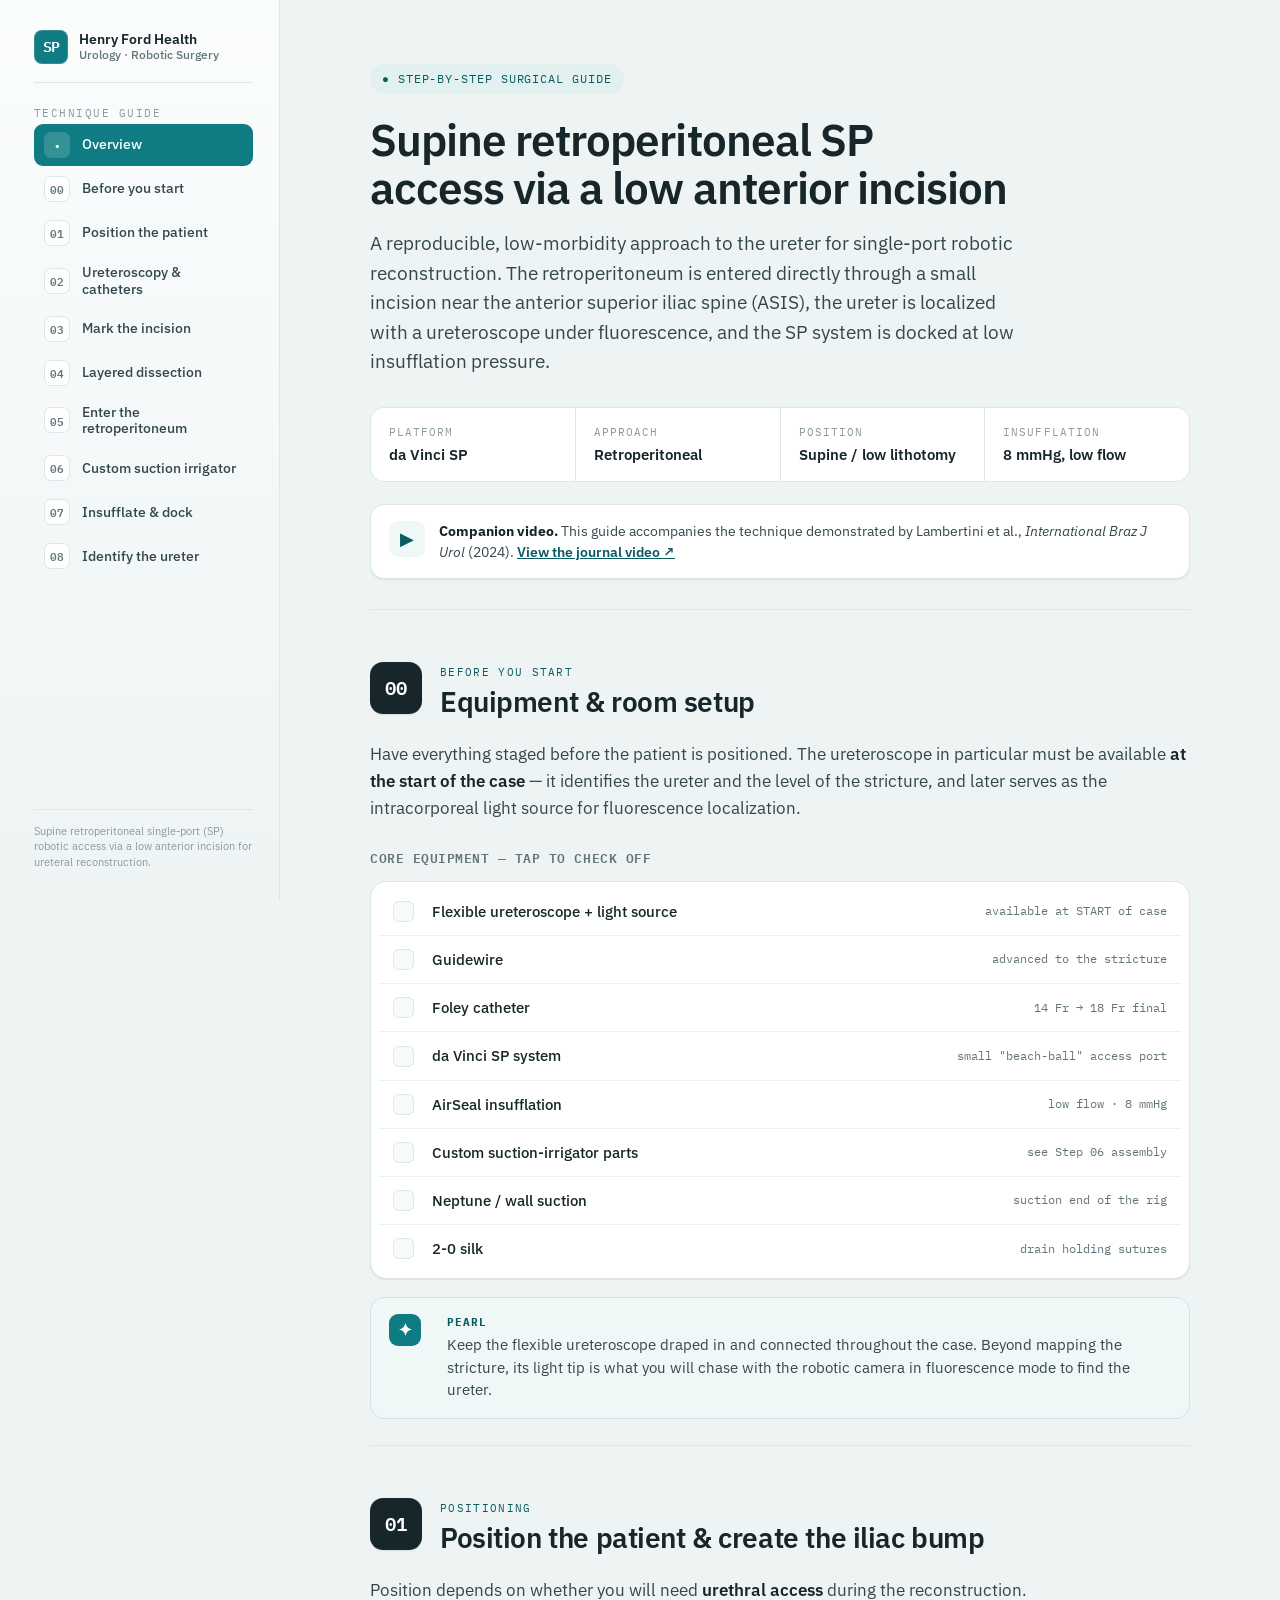
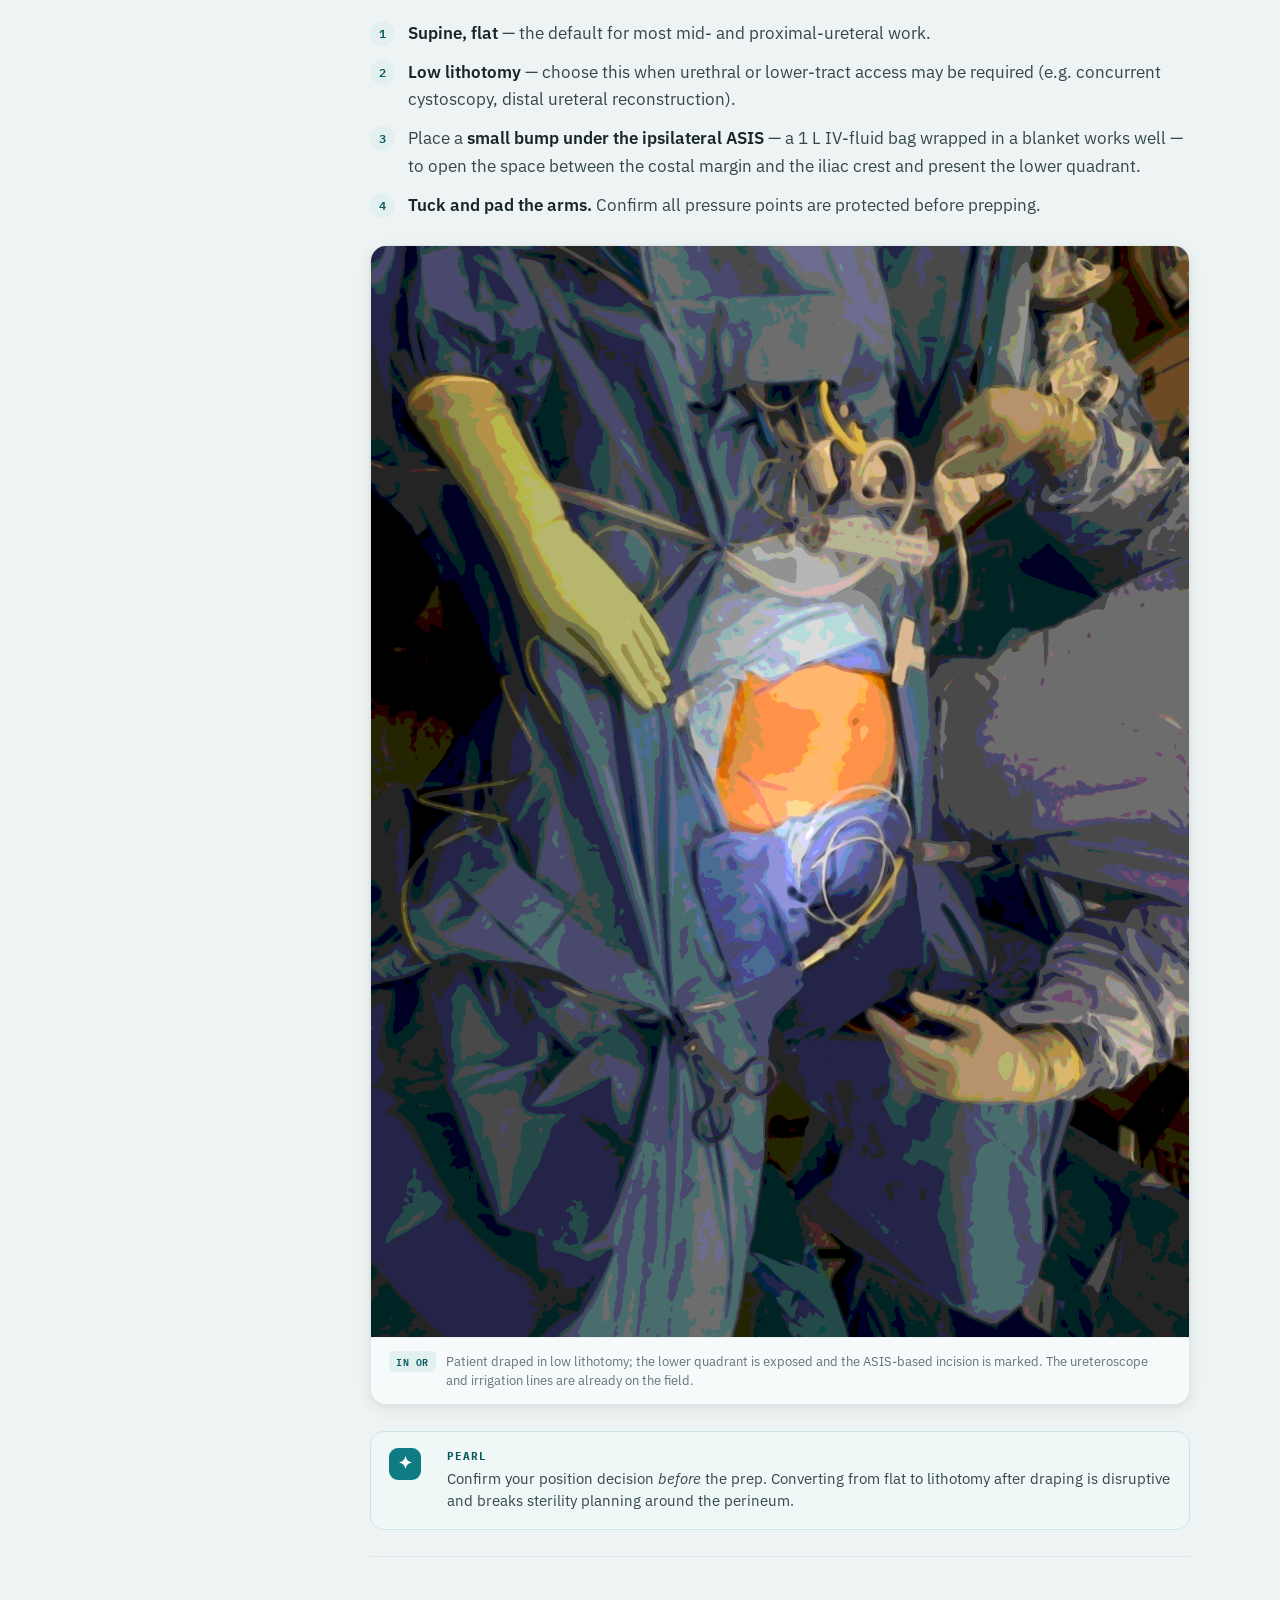
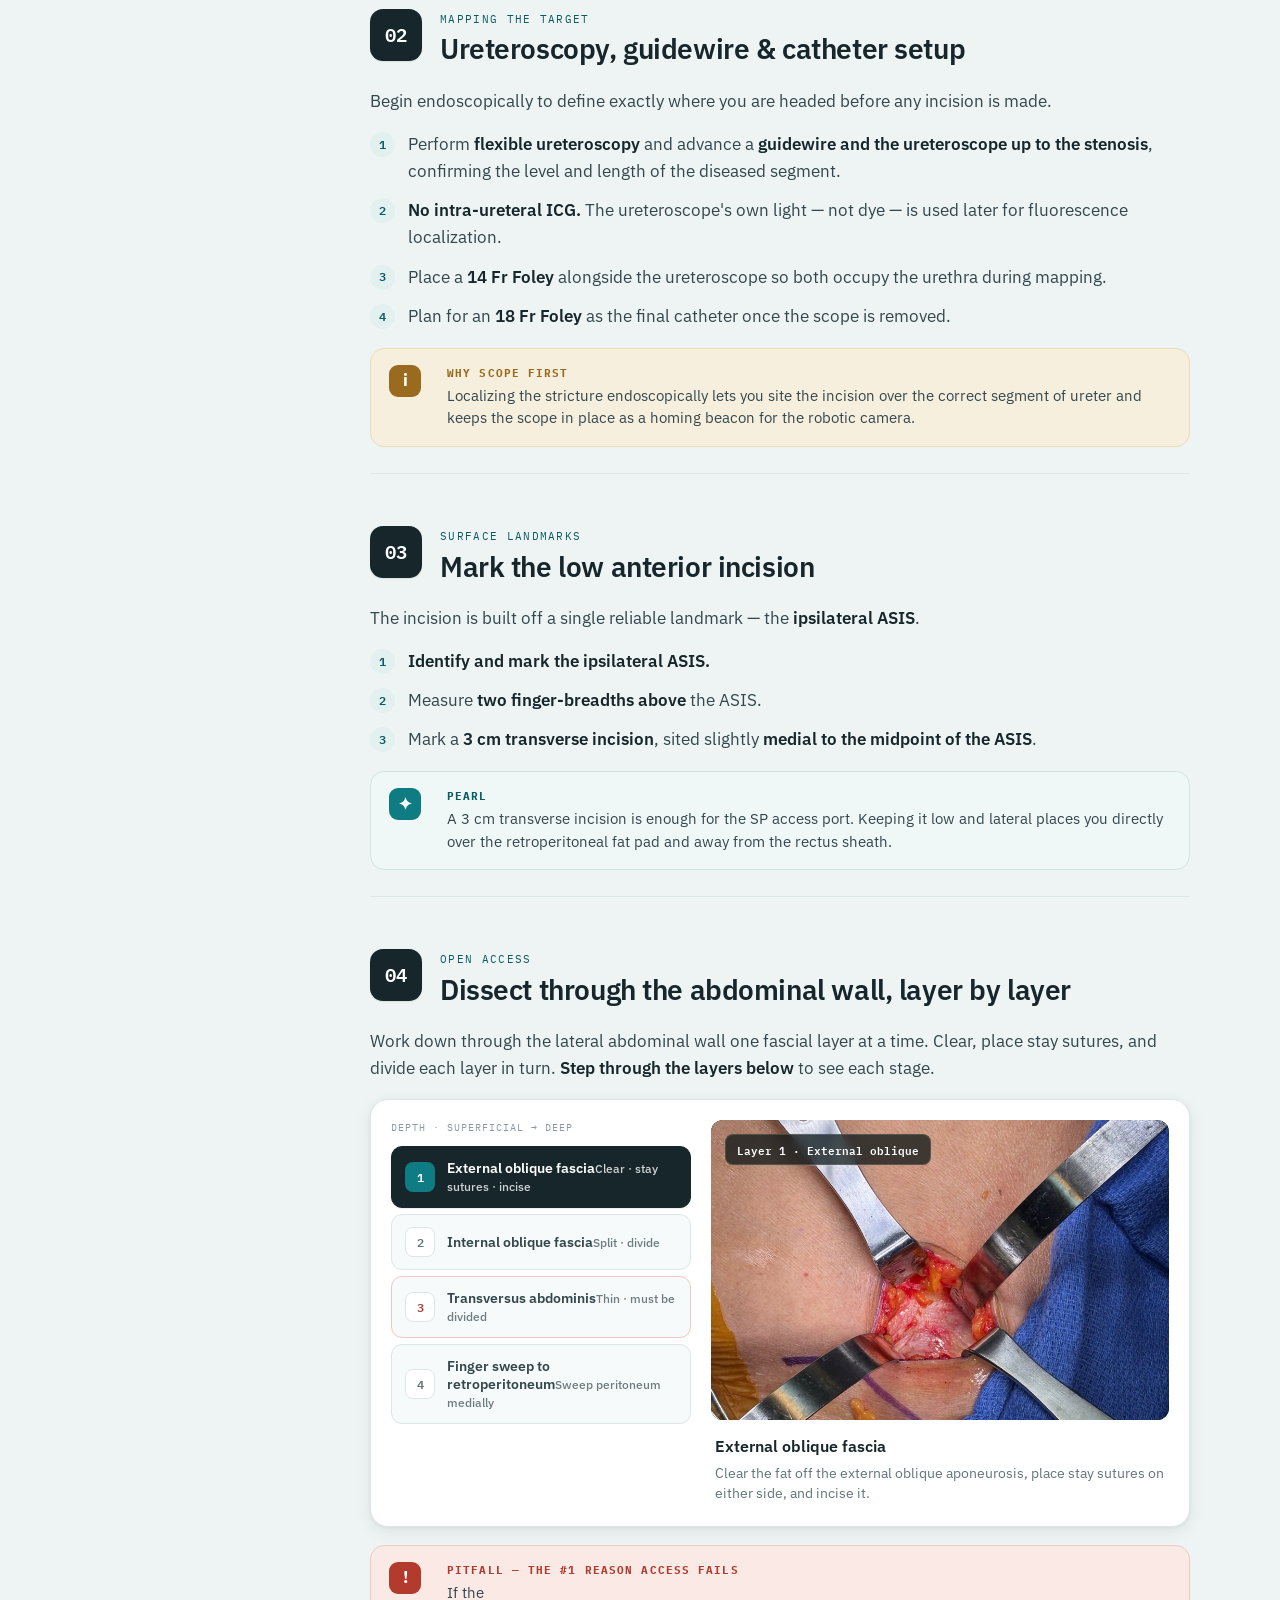
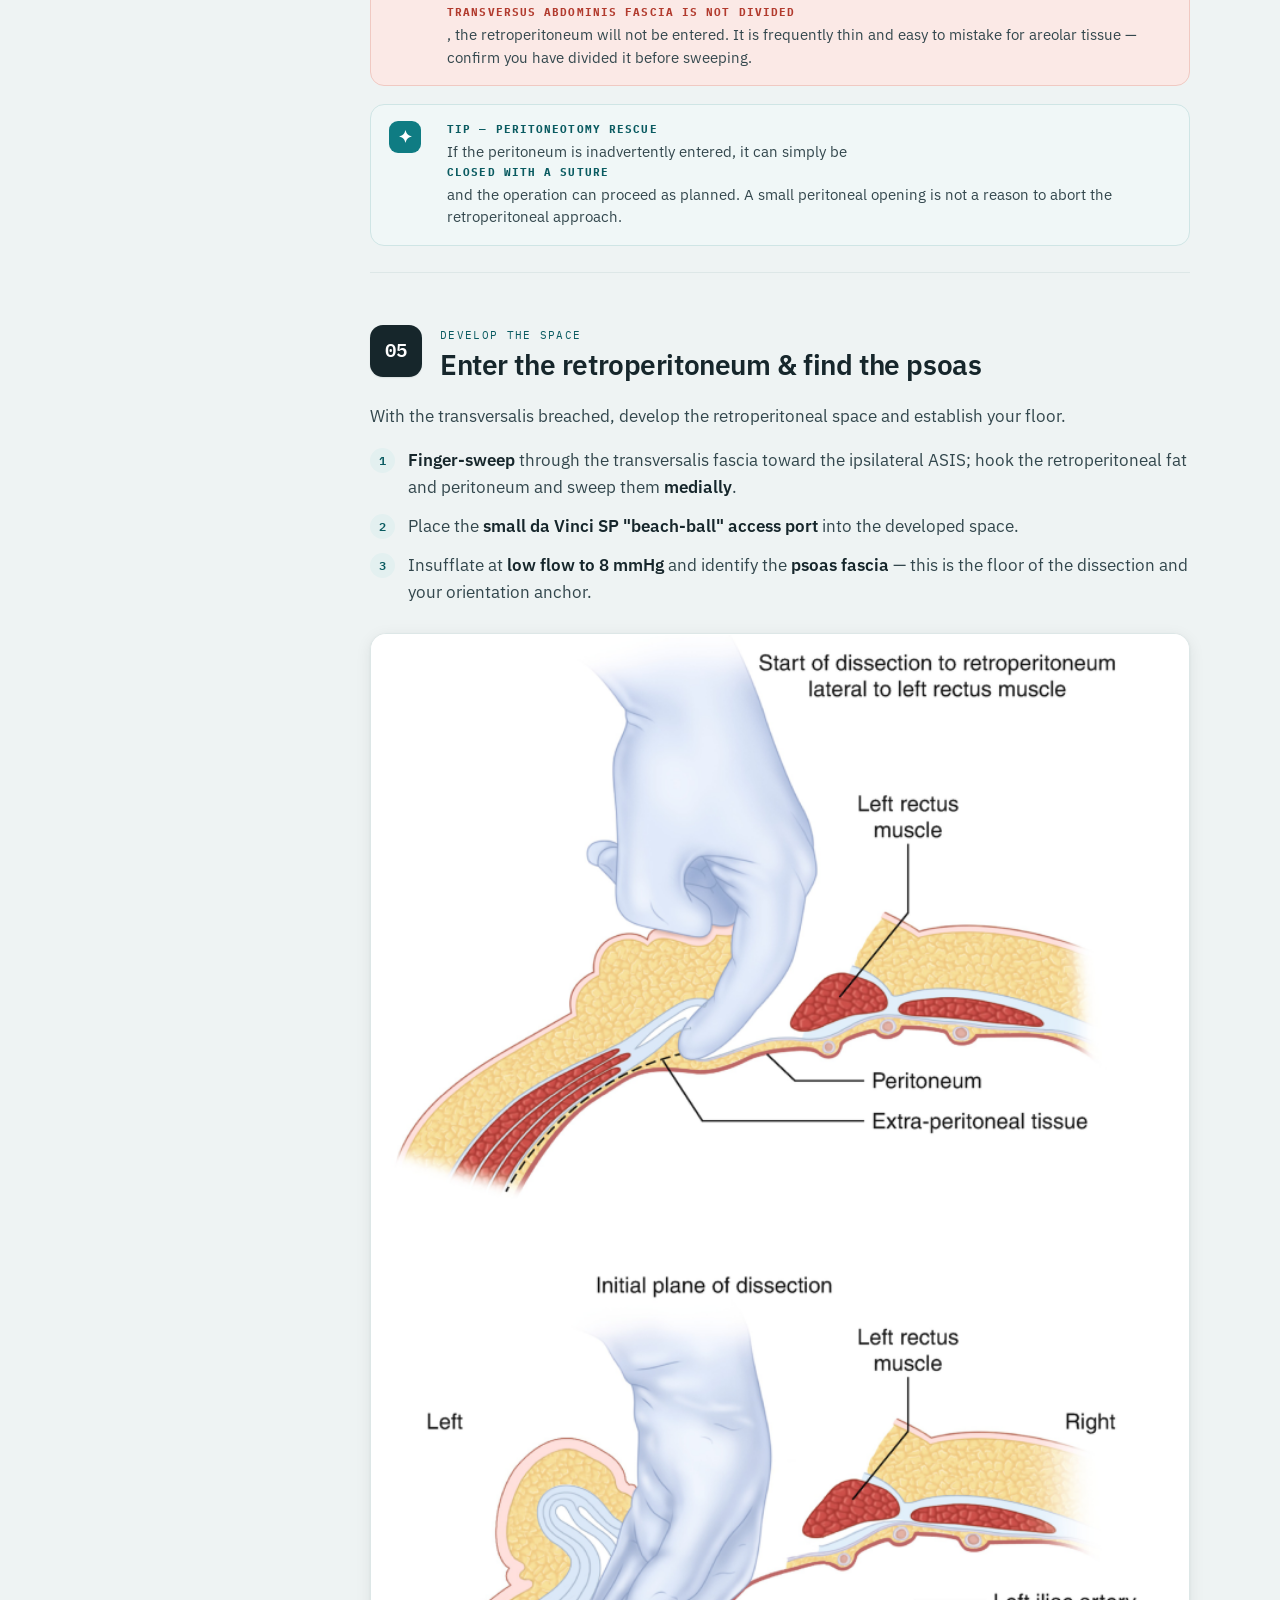
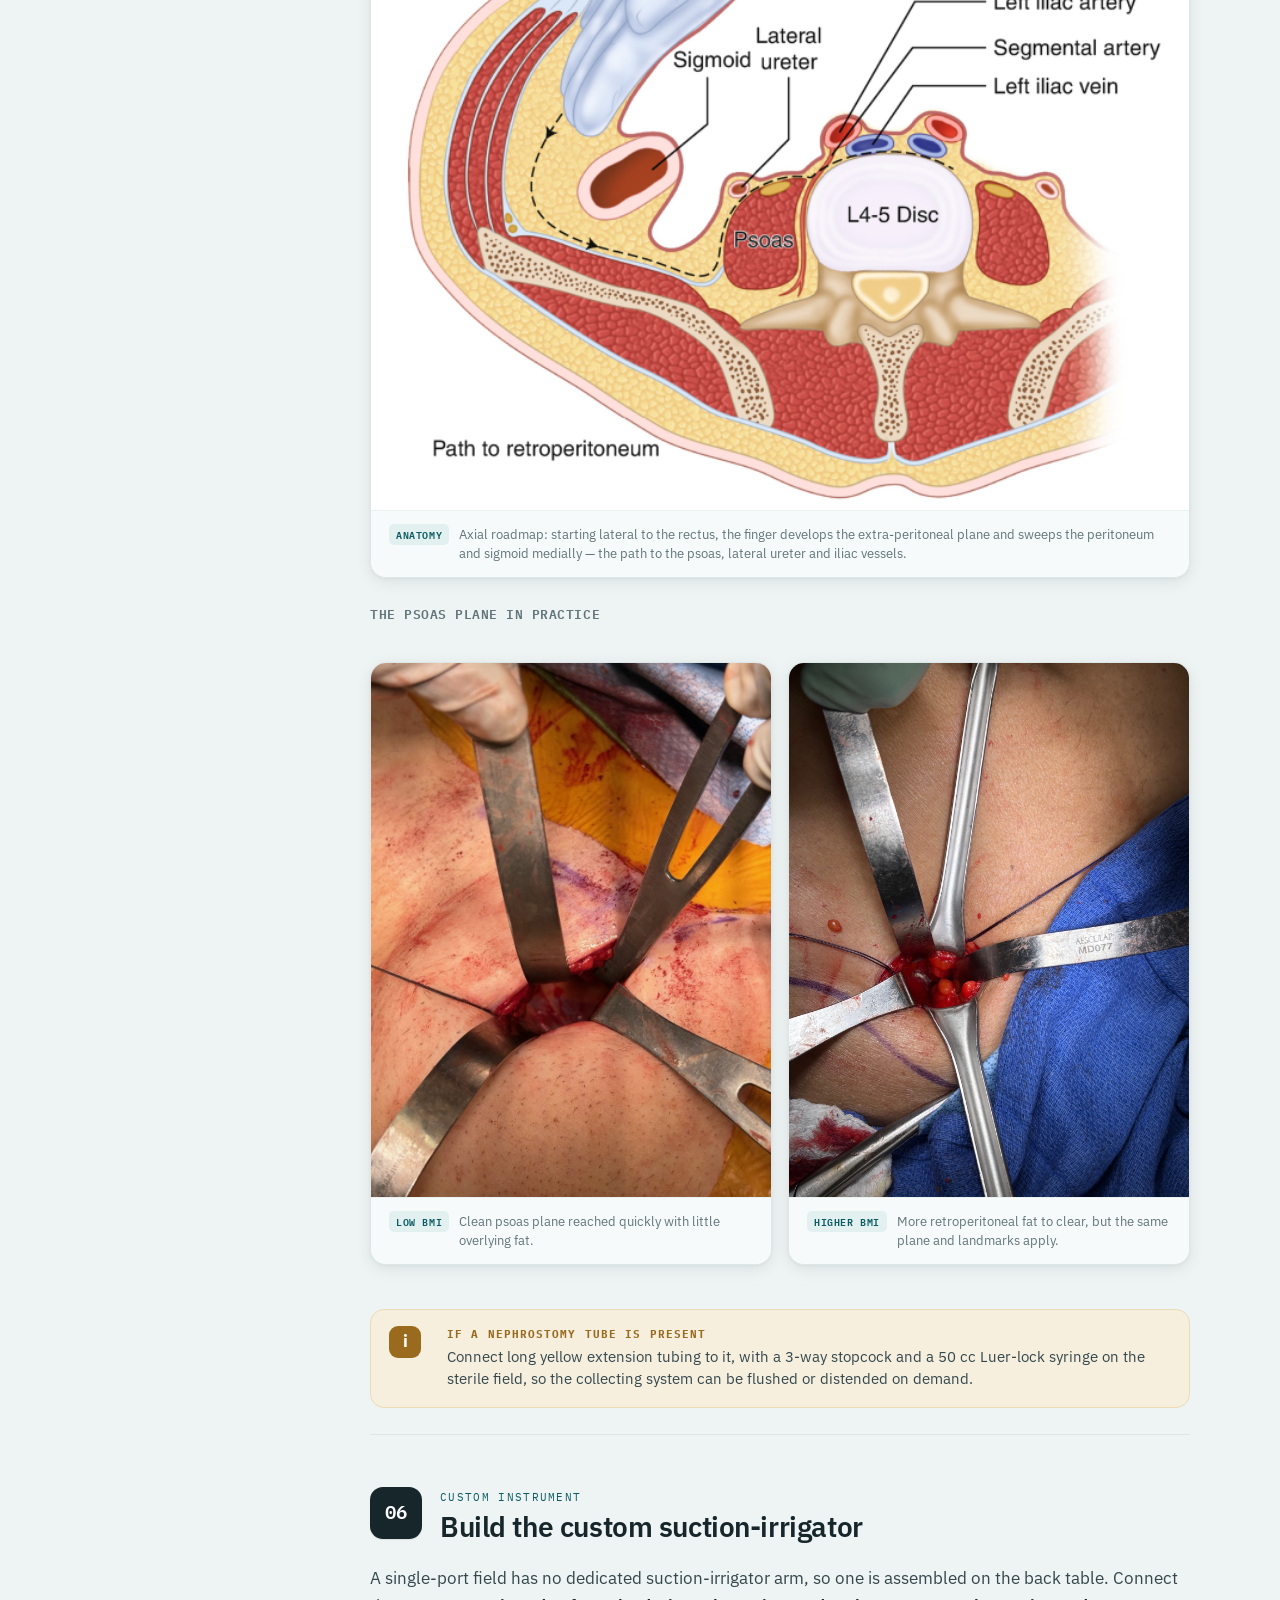
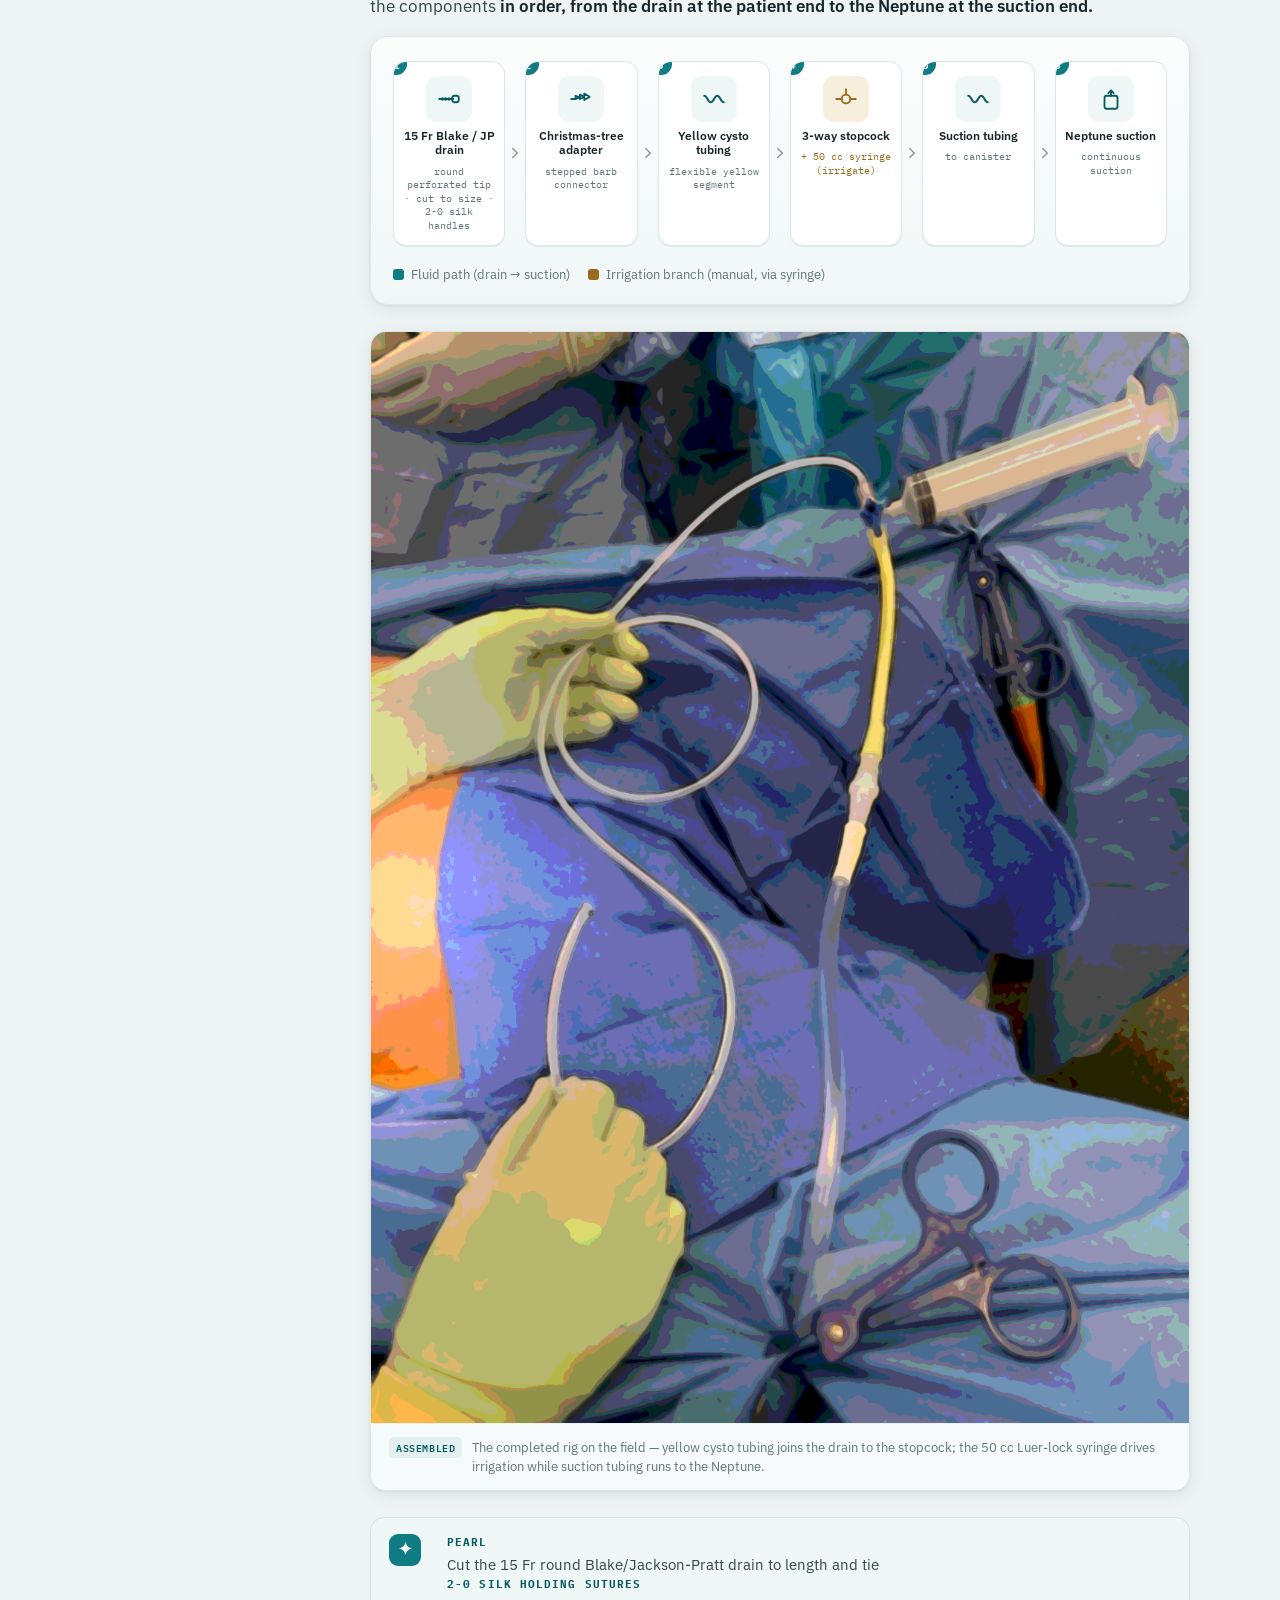
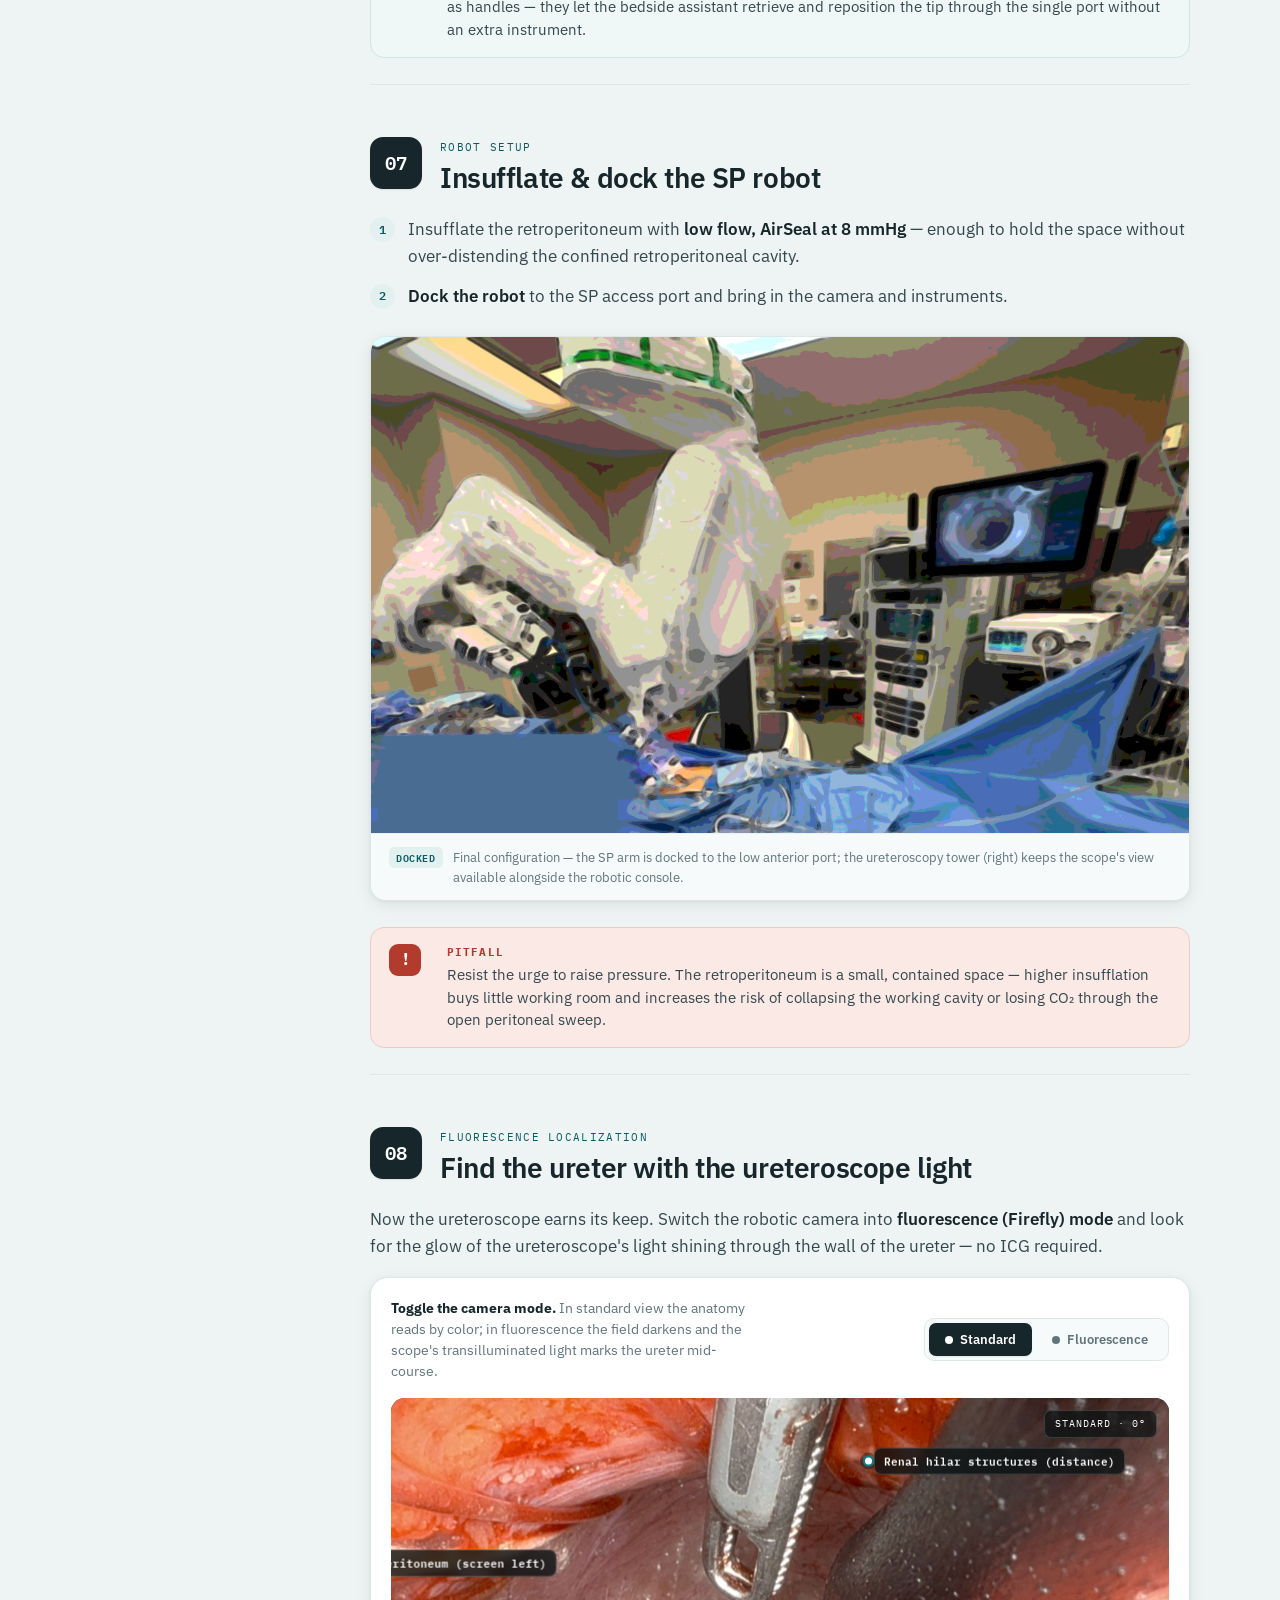
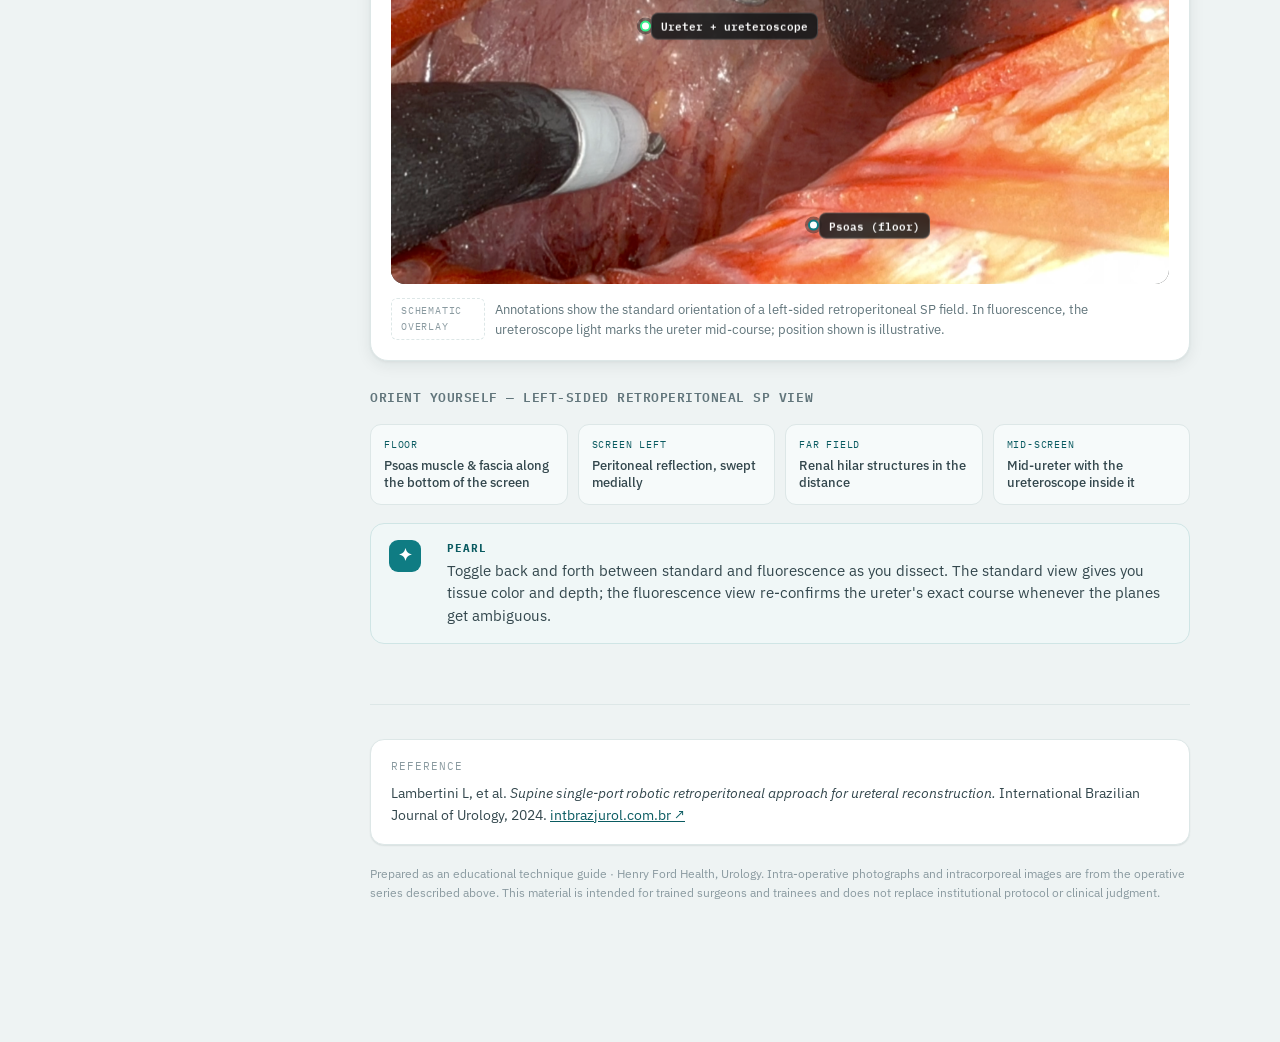
==== commit 77bf047a: "Add files via upload" ====
--- a/spretro/index.html
+++ b/spretro/index.html
@@ -105,7 +105,7 @@
 
         <figure>
           <div class="fig">
-            <img src="assets/positioning-marking.jpeg" alt="Patient draped supine / low lithotomy with the lower abdomen exposed and the incision marked near the ASIS">
+            <img src="assets/positioning-marking-ill.png" alt="Stylized illustration of the patient draped supine / low lithotomy with the lower abdomen exposed and the incision marked near the ASIS">
             <div class="cap"><span class="tag">In&nbsp;OR</span>Patient draped in low lithotomy; the lower quadrant is exposed and the ASIS-based incision is marked. The ureteroscope and irrigation lines are already on the field.</div>
           </div>
         </figure>
@@ -303,7 +303,7 @@
 
         <figure>
           <div class="fig">
-            <img src="assets/suction-irrigator.jpeg" alt="The assembled custom suction-irrigator on the field: yellow cysto tubing, stopcock, 50cc syringe and suction tubing">
+            <img src="assets/suction-irrigator-ill.png" alt="Stylized illustration of the assembled custom suction-irrigator on the field: yellow cysto tubing, stopcock, 50cc syringe and suction tubing">
             <div class="cap"><span class="tag">Assembled</span>The completed rig on the field — yellow cysto tubing joins the drain to the stopcock; the 50&nbsp;cc Luer-lock syringe drives irrigation while suction tubing runs to the Neptune.</div>
           </div>
         </figure>
@@ -332,7 +332,7 @@
 
         <figure>
           <div class="fig">
-            <img src="assets/final-setup.jpeg" alt="Final operative setup with the da Vinci SP robot docked and the endoscopy tower in view">
+            <img src="assets/final-setup-ill.png" alt="Stylized illustration of the final operative setup with the da Vinci SP robot docked and the endoscopy tower in view">
             <div class="cap"><span class="tag">Docked</span>Final configuration — the SP arm is docked to the low anterior port; the ureteroscopy tower (right) keeps the scope's view available alongside the robotic console.</div>
           </div>
         </figure>
